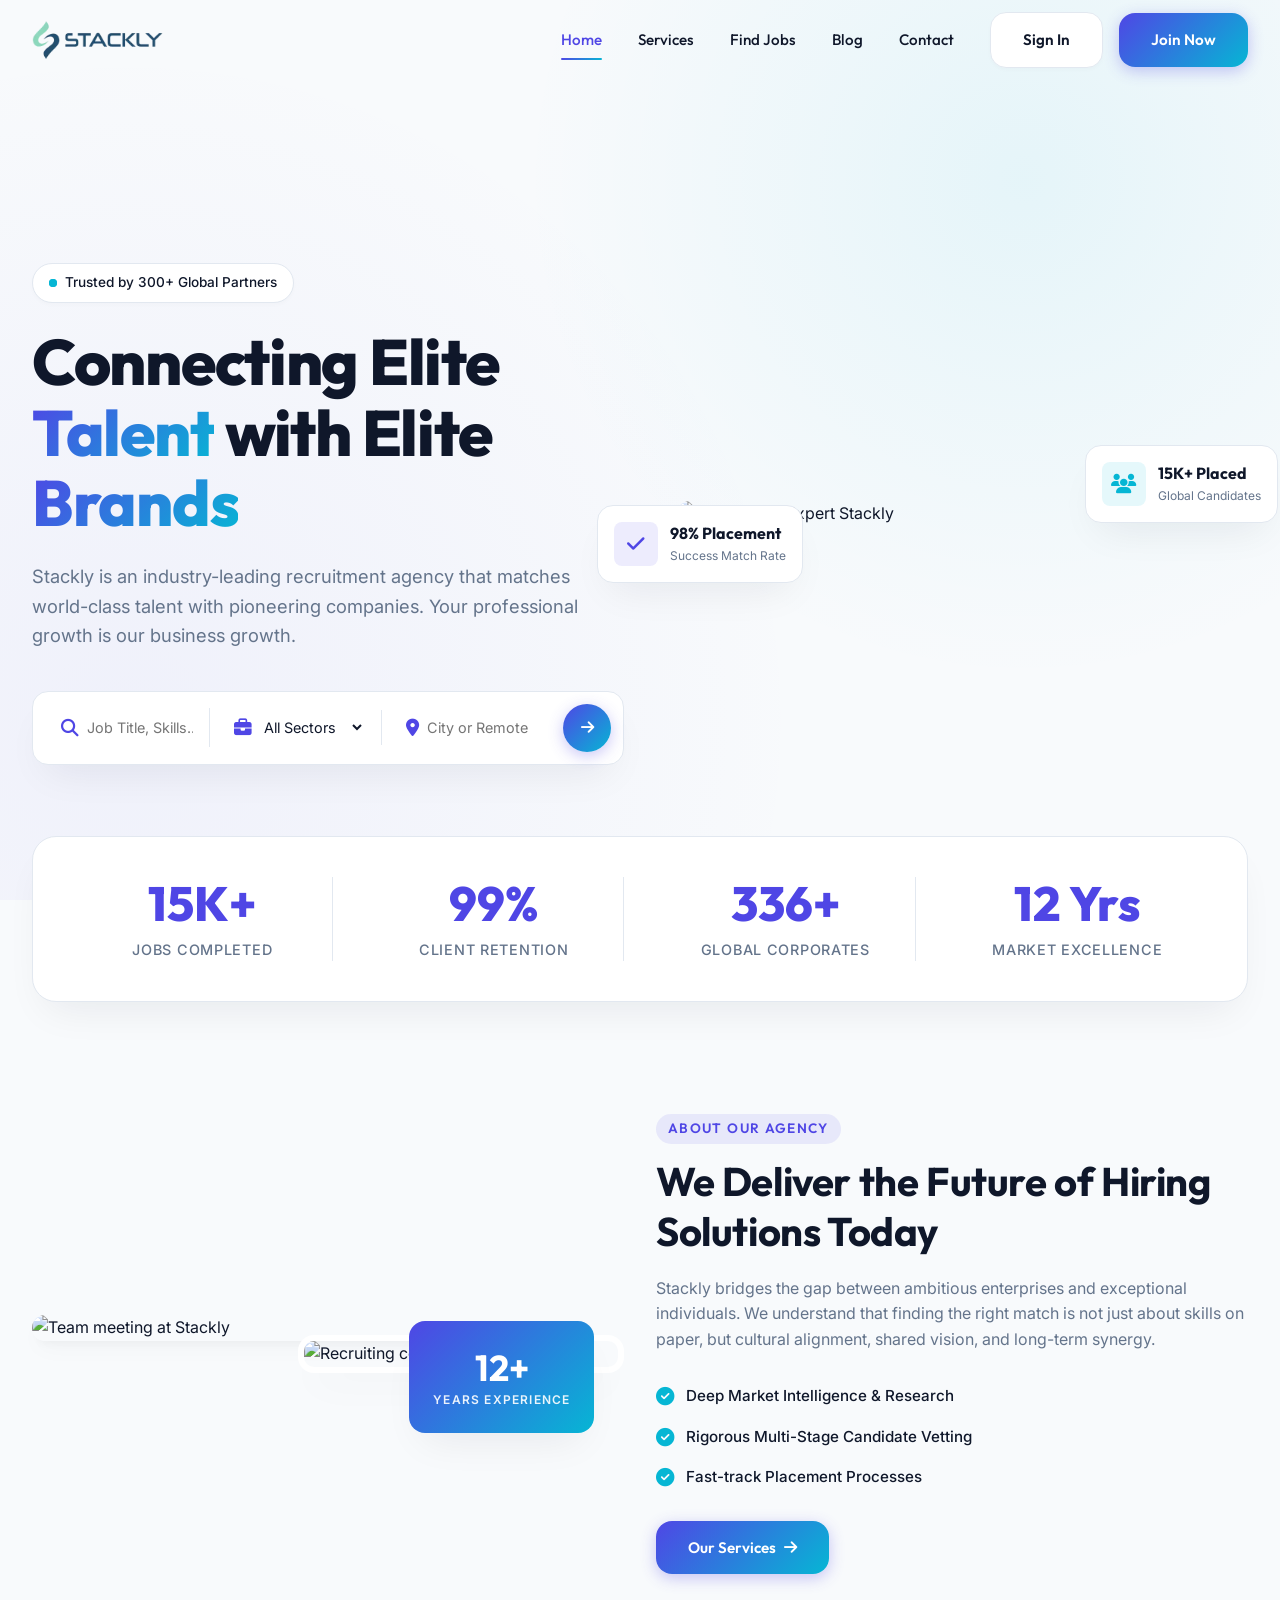
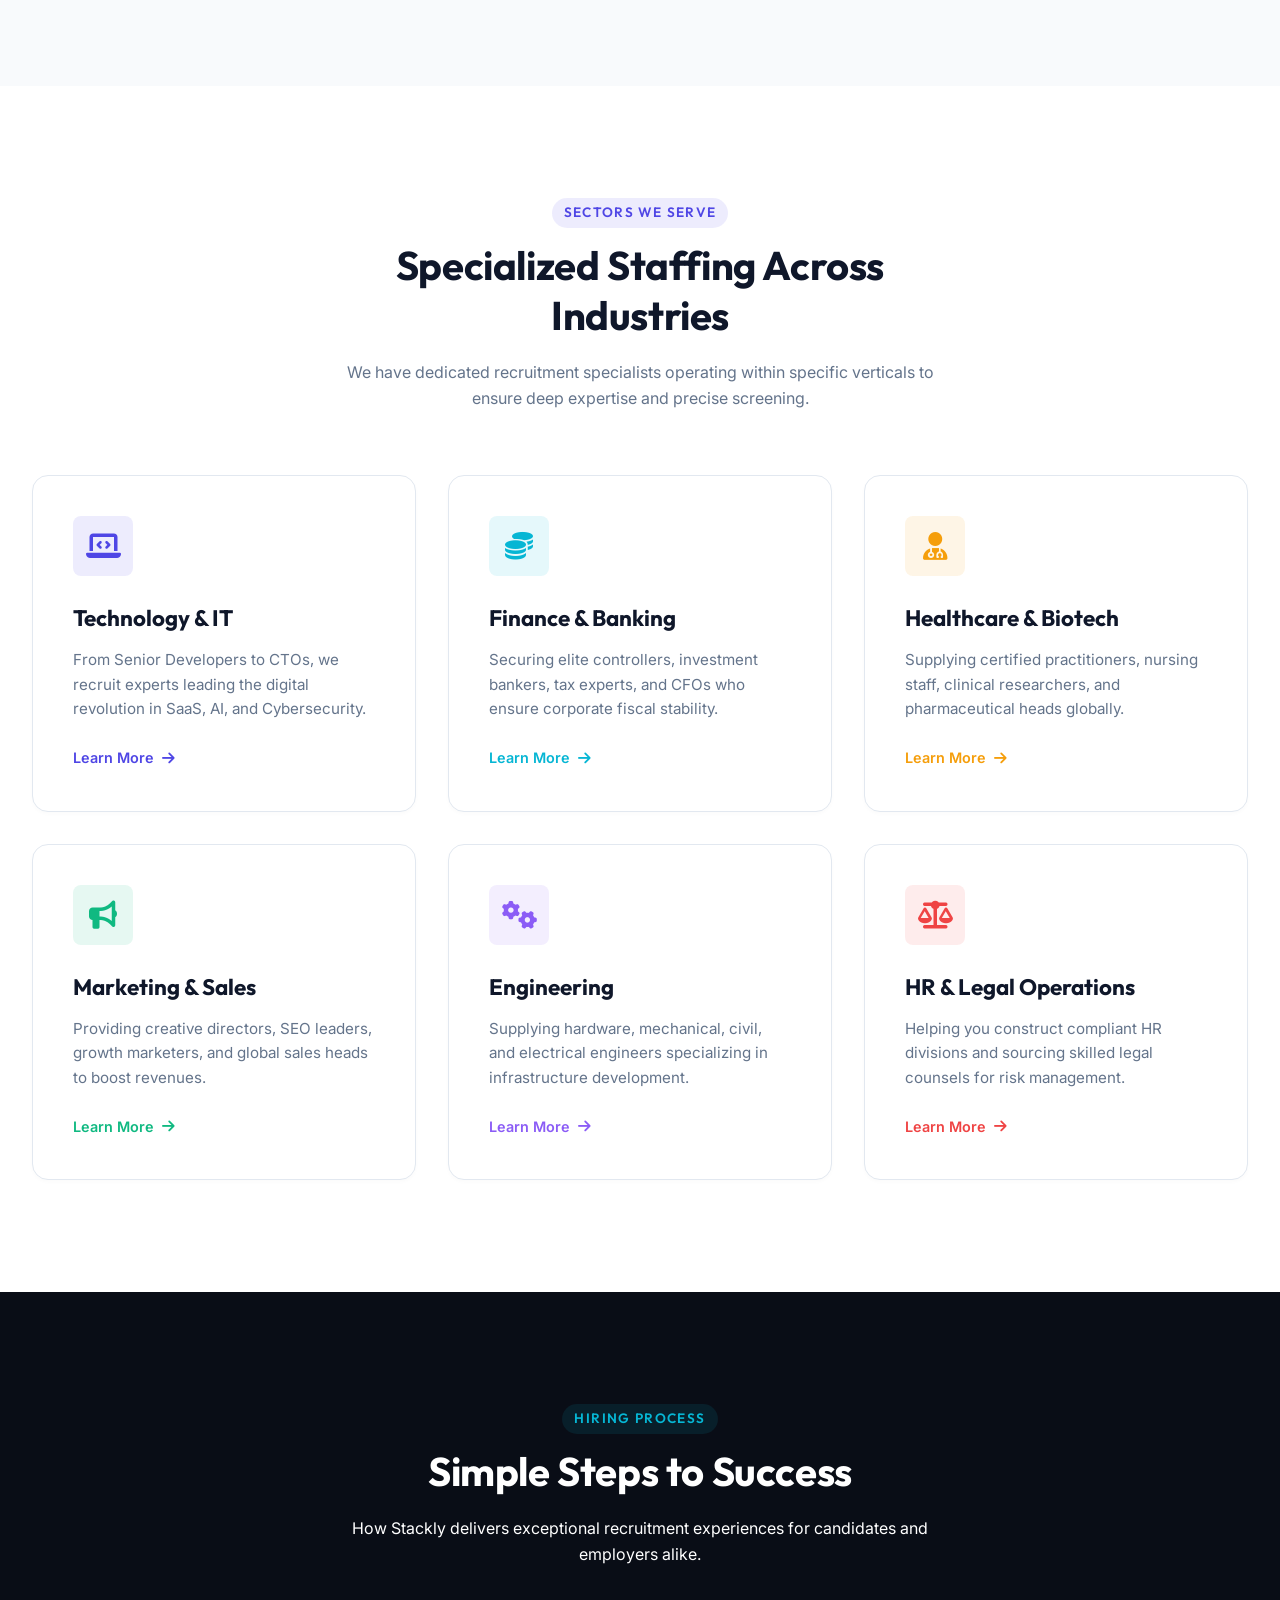
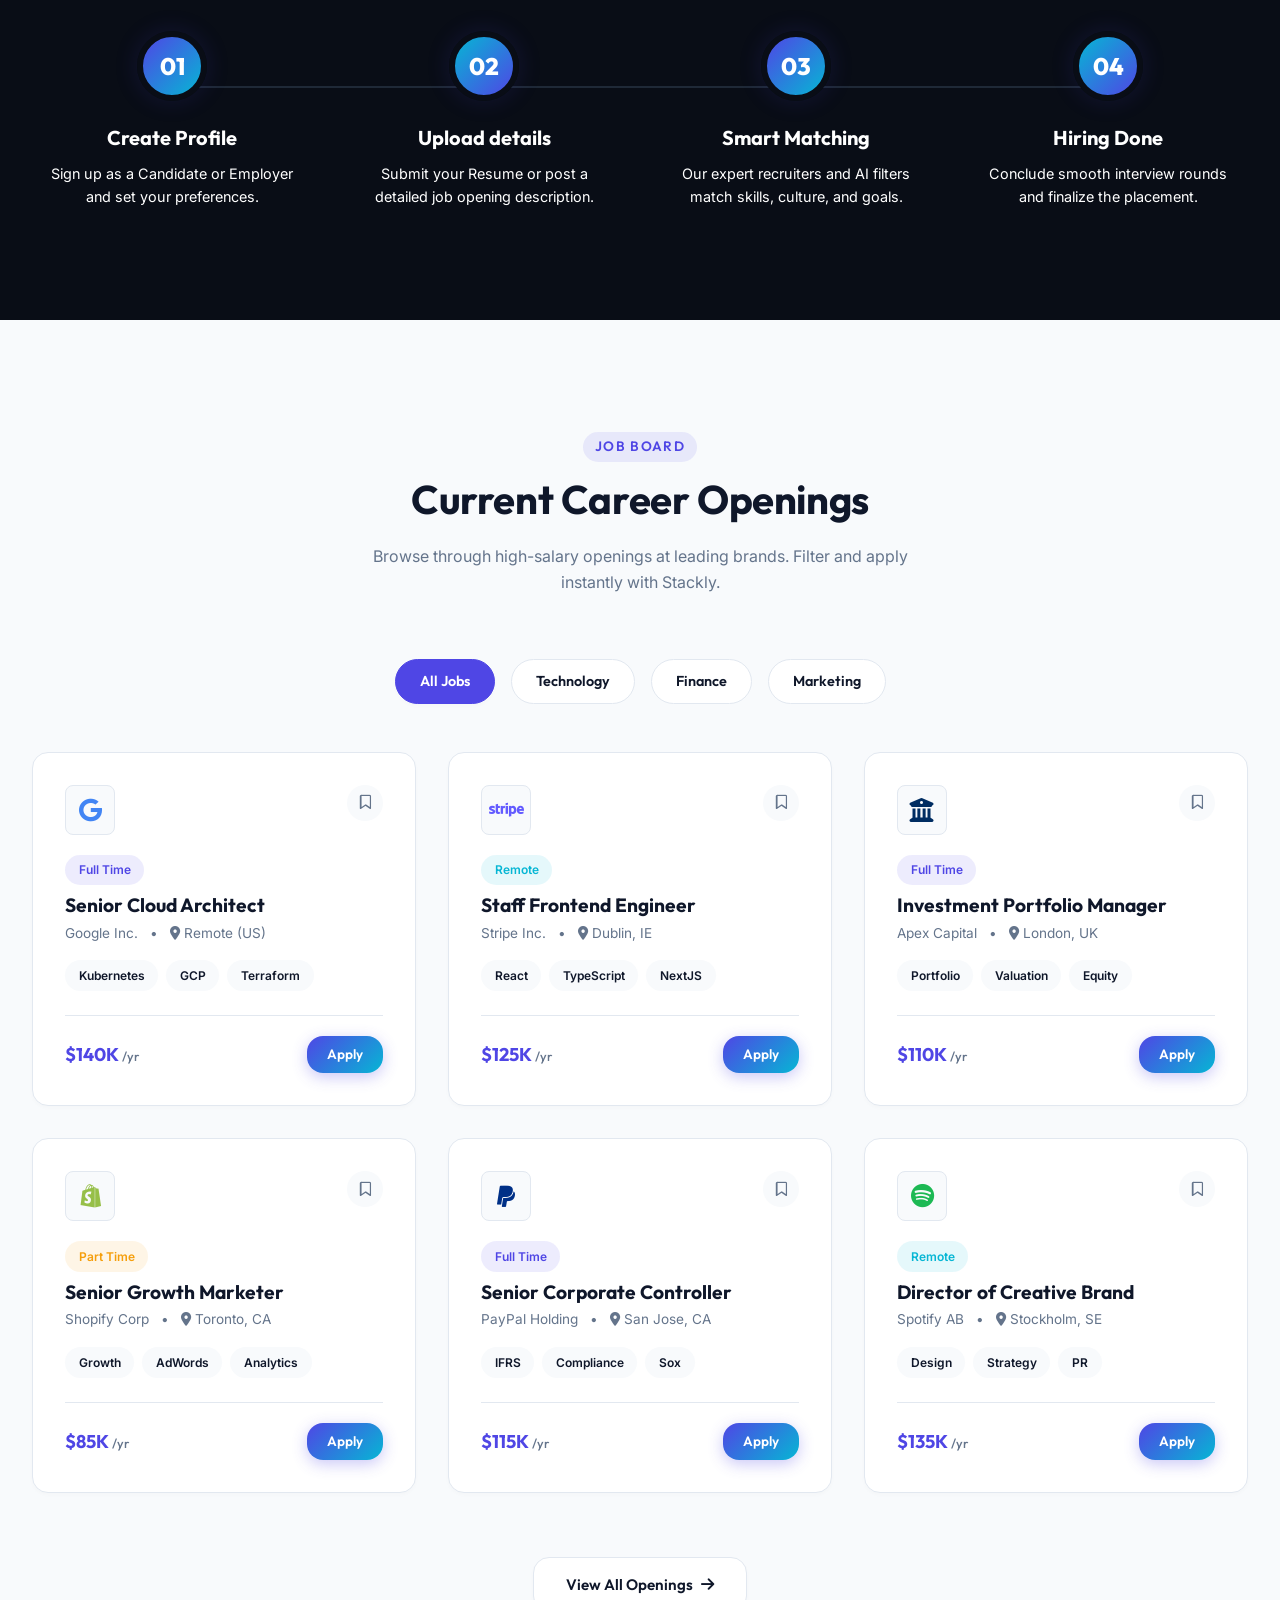
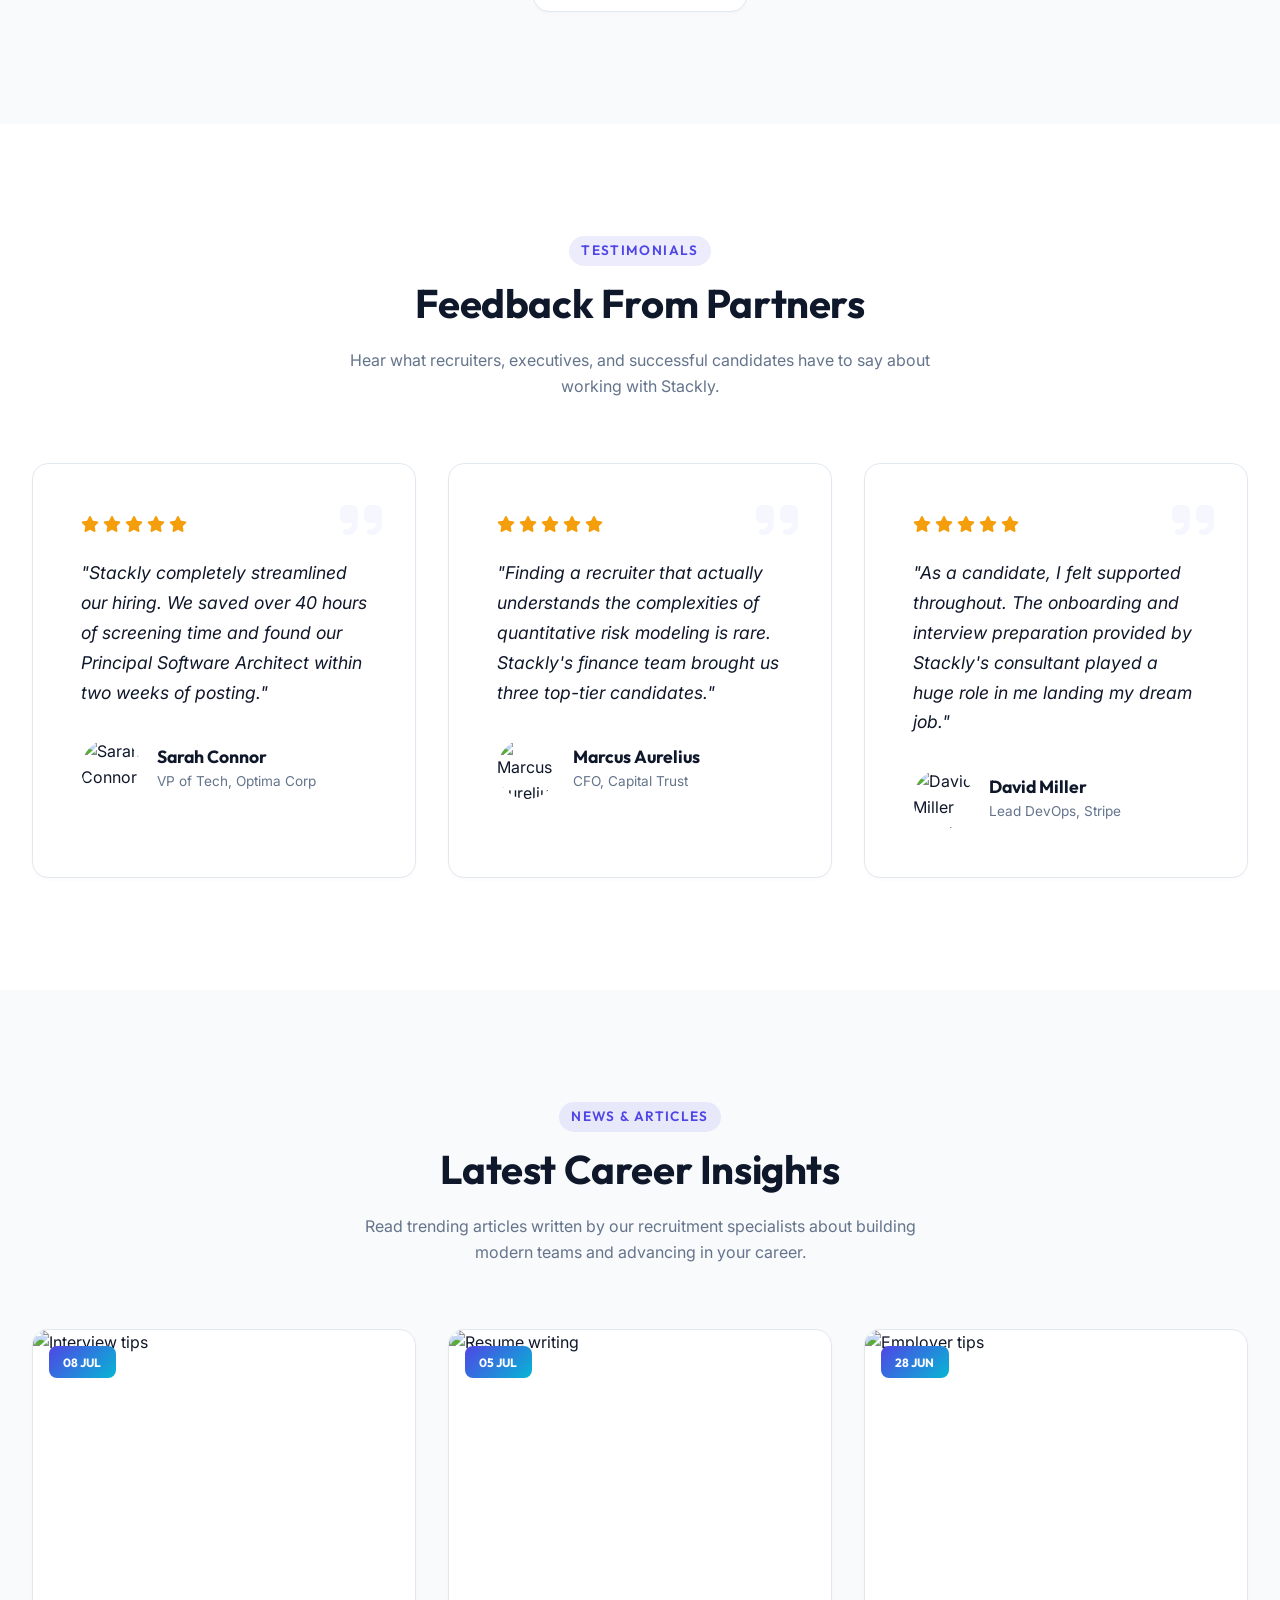
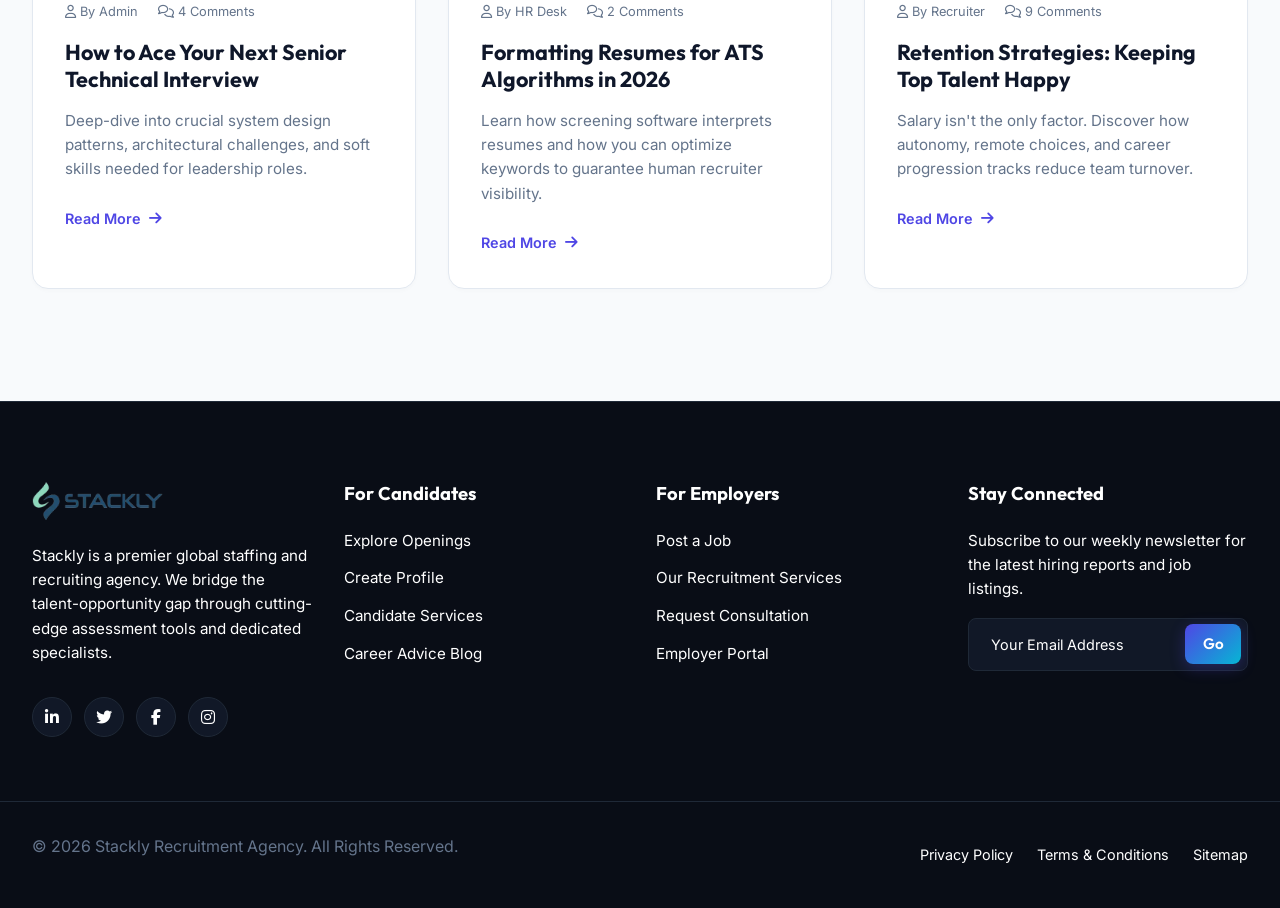
==== index.html @ 81d3db12 "Add files via upload" ====
<!DOCTYPE html>
<html lang="en">
<head>
    <meta charset="UTF-8">
    <meta name="viewport" content="width=device-width, initial-scale=1.0">
    <meta name="description" content="Stackly - Professional Staffing & Recruiting Agency. We connect top talent with industry-leading companies. Discover jobs or hire elite professionals.">
    <title>Stackly - Premium Staffing & Recruiting Agency</title>
    <!-- Stylesheet -->
    <link rel="stylesheet" href="css/style.css">
    <!-- FontAwesome for Icons -->
    <link rel="stylesheet" href="https://cdnjs.cloudflare.com/ajax/libs/font-awesome/6.4.0/css/all.min.css">
</head>
<body>

    <!-- ==========================================================================
       HEADER / NAVIGATION
       ========================================================================== -->
    <header class="header">
        <div class="container">
            <a href="index.html" class="logo">
                <img src="images/logo.webp" alt="Stackly Logo">
            </a>
            
            <nav class="nav-menu">
                <a href="index.html" class="nav-link active">Home</a>
                <a href="service.html" class="nav-link">Services</a>
                <a href="Project.html" class="nav-link">Find Jobs</a>
                <a href="Blog.html" class="nav-link">Blog</a>
                <a href="Contact.html" class="nav-link">Contact</a>
                <div class="nav-actions">
                    <a href="signin.html" class="btn btn-secondary">Sign In</a>
                    <a href="signup.html" class="btn btn-primary">Join Now</a>
                </div>
            </nav>
            
            <button class="mobile-nav-toggle" aria-label="Toggle Navigation">
                <i class="fas fa-bars"></i>
            </button>
        </div>
    </header>

    <!-- ==========================================================================
       HERO SECTION
       ========================================================================== -->
    <section class="hero">
        <div class="container">
            <div class="grid grid-2" style="align-items: center;">
                <div class="hero-content reveal reveal-left">
                    <div class="hero-badge">
                        <span></span> Trusted by 300+ Global Partners
                    </div>
                    <h1 class="hero-title">Connecting Elite <span class="gradient-text">Talent</span> with Elite <span class="gradient-text">Brands</span></h1>
                    <p class="hero-desc">Stackly is an industry-leading recruitment agency that matches world-class talent with pioneering companies. Your professional growth is our business growth.</p>
                    
                    <!-- Search Widget -->
                    <form action="Project.html" class="search-widget">
                        <div class="search-input-group">
                            <i class="fas fa-search"></i>
                            <input type="text" placeholder="Job Title, Skills..." name="search" required>
                        </div>
                        <div class="search-input-group">
                            <i class="fas fa-briefcase"></i>
                            <select name="category">
                                <option value="all">All Sectors</option>
                                <option value="tech">Technology</option>
                                <option value="finance">Finance</option>
                                <option value="creative">Creative</option>
                                <option value="healthcare">Healthcare</option>
                            </select>
                        </div>
                        <div class="search-input-group">
                            <i class="fas fa-map-marker-alt"></i>
                            <input type="text" placeholder="City or Remote" name="location">
                        </div>
                        <button type="submit" class="btn btn-primary btn-icon" aria-label="Search Jobs">
                            <i class="fas fa-arrow-right"></i>
                        </button>
                    </form>
                </div>
                
                <div class="hero-image-wrapper reveal reveal-right">
                    <img src="https://images.unsplash.com/photo-1573496359142-b8d87734a5a2?q=80&w=600&auto=format&fit=crop" alt="Recruitment Expert Stackly" class="hero-image">
                    
                    <!-- Floating Cards -->
                    <div class="floating-card floating-card-1">
                        <div class="floating-icon">
                            <i class="fas fa-check"></i>
                        </div>
                        <div class="floating-info">
                            <h5>98% Placement</h5>
                            <p>Success Match Rate</p>
                        </div>
                    </div>
                    
                    <div class="floating-card floating-card-2">
                        <div class="floating-icon" style="background-color: var(--secondary-light); color: var(--secondary);">
                            <i class="fas fa-users"></i>
                        </div>
                        <div class="floating-info">
                            <h5>15K+ Placed</h5>
                            <p>Global Candidates</p>
                        </div>
                    </div>
                </div>
            </div>
        </div>
    </section>

    <!-- ==========================================================================
       STATS SECTION
       ========================================================================== -->
    <section class="container" style="position: relative; z-index: 10;">
        <div class="stats-bar reveal reveal-up">
            <div class="grid grid-4">
                <div class="stat-item">
                    <div class="stat-num" data-target="15" data-suffix="K+">0</div>
                    <div class="stat-label">Jobs Completed</div>
                </div>
                <div class="stat-item">
                    <div class="stat-num" data-target="99" data-suffix="%">0</div>
                    <div class="stat-label">Client Retention</div>
                </div>
                <div class="stat-item">
                    <div class="stat-num" data-target="350" data-suffix="+">0</div>
                    <div class="stat-label">Global Corporates</div>
                </div>
                <div class="stat-item">
                    <div class="stat-num" data-target="12" data-suffix=" Yrs">0</div>
                    <div class="stat-label">Market Excellence</div>
                </div>
            </div>
        </div>
    </section>

    <!-- ==========================================================================
       ABOUT US SECTION
       ========================================================================== -->
    <section class="section-padding">
        <div class="container">
            <div class="grid grid-2" style="align-items: center;">
                <div class="about-image-grid reveal reveal-left">
                    <img src="https://images.unsplash.com/photo-1600880292203-757bb62b4baf?q=80&w=600&auto=format&fit=crop" alt="Team meeting at Stackly" class="about-img-1">
                    <img src="https://images.unsplash.com/photo-1573497019940-1c28c88b4f3e?q=80&w=350&auto=format&fit=crop" alt="Recruiting consultant" class="about-img-2">
                    <div class="about-badge">
                        <h4>12+</h4>
                        <p>Years Experience</p>
                    </div>
                </div>
                
                <div class="about-content reveal reveal-right">
                    <span class="section-subtitle">About Our Agency</span>
                    <h2 class="section-title">We Deliver the Future of Hiring Solutions Today</h2>
                    <p>Stackly bridges the gap between ambitious enterprises and exceptional individuals. We understand that finding the right match is not just about skills on paper, but cultural alignment, shared vision, and long-term synergy.</p>
                    
                    <div class="about-list">
                        <div class="about-list-item">
                            <i class="fas fa-check-circle"></i>
                            <div>
                                <p>Deep Market Intelligence & Research</p>
                            </div>
                        </div>
                        <div class="about-list-item">
                            <i class="fas fa-check-circle"></i>
                            <div>
                                <p>Rigorous Multi-Stage Candidate Vetting</p>
                            </div>
                        </div>
                        <div class="about-list-item">
                            <i class="fas fa-check-circle"></i>
                            <div>
                                <p>Fast-track Placement Processes</p>
                            </div>
                        </div>
                    </div>
                    
                    <a href="service.html" class="btn btn-primary">Our Services <i class="fas fa-arrow-right"></i></a>
                </div>
            </div>
        </div>
    </section>

    <!-- ==========================================================================
       SERVICE CATEGORIES (Sectors)
       ========================================================================== -->
    <section class="section-padding" style="background-color: var(--bg-card);">
        <div class="container">
            <div class="section-header text-center reveal reveal-up">
                <span class="section-subtitle">Sectors We Serve</span>
                <h2 class="section-title">Specialized Staffing Across Industries</h2>
                <p>We have dedicated recruitment specialists operating within specific verticals to ensure deep expertise and precise screening.</p>
            </div>
            
            <div class="grid grid-3">
                <!-- Card 1 -->
                <div class="service-card reveal reveal-up">
                    <div class="service-icon-box">
                        <i class="fas fa-laptop-code"></i>
                    </div>
                    <h3>Technology & IT</h3>
                    <p>From Senior Developers to CTOs, we recruit experts leading the digital revolution in SaaS, AI, and Cybersecurity.</p>
                    <a href="service.html" class="read-more-link">Learn More <i class="fas fa-arrow-right"></i></a>
                </div>
                <!-- Card 2 -->
                <div class="service-card reveal reveal-up" style="animation-delay: 0.1s;">
                    <div class="service-icon-box" style="background-color: var(--secondary-light); color: var(--secondary);">
                        <i class="fas fa-coins"></i>
                    </div>
                    <h3>Finance & Banking</h3>
                    <p>Securing elite controllers, investment bankers, tax experts, and CFOs who ensure corporate fiscal stability.</p>
                    <a href="service.html" class="read-more-link" style="color: var(--secondary);">Learn More <i class="fas fa-arrow-right"></i></a>
                </div>
                <!-- Card 3 -->
                <div class="service-card reveal reveal-up" style="animation-delay: 0.2s;">
                    <div class="service-icon-box" style="background-color: rgba(245, 158, 11, 0.1); color: var(--accent);">
                        <i class="fas fa-user-md"></i>
                    </div>
                    <h3>Healthcare & Biotech</h3>
                    <p>Supplying certified practitioners, nursing staff, clinical researchers, and pharmaceutical heads globally.</p>
                    <a href="service.html" class="read-more-link" style="color: var(--accent);">Learn More <i class="fas fa-arrow-right"></i></a>
                </div>
                <!-- Card 4 -->
                <div class="service-card reveal reveal-up">
                    <div class="service-icon-box" style="background-color: rgba(16, 185, 129, 0.1); color: #10b981;">
                        <i class="fas fa-bullhorn"></i>
                    </div>
                    <h3>Marketing & Sales</h3>
                    <p>Providing creative directors, SEO leaders, growth marketers, and global sales heads to boost revenues.</p>
                    <a href="service.html" class="read-more-link" style="color: #10b981;">Learn More <i class="fas fa-arrow-right"></i></a>
                </div>
                <!-- Card 5 -->
                <div class="service-card reveal reveal-up" style="animation-delay: 0.1s;">
                    <div class="service-icon-box" style="background-color: rgba(139, 92, 246, 0.1); color: #8b5cf6;">
                        <i class="fas fa-cogs"></i>
                    </div>
                    <h3>Engineering</h3>
                    <p>Supplying hardware, mechanical, civil, and electrical engineers specializing in infrastructure development.</p>
                    <a href="service.html" class="read-more-link" style="color: #8b5cf6;">Learn More <i class="fas fa-arrow-right"></i></a>
                </div>
                <!-- Card 6 -->
                <div class="service-card reveal reveal-up" style="animation-delay: 0.2s;">
                    <div class="service-icon-box" style="background-color: rgba(239, 68, 68, 0.1); color: #ef4444;">
                        <i class="fas fa-balance-scale"></i>
                    </div>
                    <h3>HR & Legal Operations</h3>
                    <p>Helping you construct compliant HR divisions and sourcing skilled legal counsels for risk management.</p>
                    <a href="service.html" class="read-more-link" style="color: #ef4444;">Learn More <i class="fas fa-arrow-right"></i></a>
                </div>
            </div>
        </div>
    </section>

    <!-- ==========================================================================
       HOW IT WORKS SECTION
       ========================================================================== -->
    <section class="section-padding process-section">
        <div class="container">
            <div class="section-header text-center reveal reveal-up">
                <span class="section-subtitle" style="color: var(--secondary); background-color: var(--secondary-light)">Hiring Process</span>
                <h2 class="section-title">Simple Steps to Success</h2>
                <p style="color: var(--text-muted-dark)">How Stackly delivers exceptional recruitment experiences for candidates and employers alike.</p>
            </div>
            
            <div class="process-step-container">
                <div class="process-step-line"></div>
                <div class="grid grid-4">
                    <!-- Step 1 -->
                    <div class="process-step reveal reveal-up">
                        <div class="process-step-num">01</div>
                        <h3>Create Profile</h3>
                        <p>Sign up as a Candidate or Employer and set your preferences.</p>
                    </div>
                    <!-- Step 2 -->
                    <div class="process-step reveal reveal-up" style="animation-delay: 0.15s;">
                        <div class="process-step-num" style="background: linear-gradient(135deg, #06b6d4 0%, #4f46e5 100%);">02</div>
                        <h3>Upload details</h3>
                        <p>Submit your Resume or post a detailed job opening description.</p>
                    </div>
                    <!-- Step 3 -->
                    <div class="process-step reveal reveal-up" style="animation-delay: 0.3s;">
                        <div class="process-step-num">03</div>
                        <h3>Smart Matching</h3>
                        <p>Our expert recruiters and AI filters match skills, culture, and goals.</p>
                    </div>
                    <!-- Step 4 -->
                    <div class="process-step reveal reveal-up" style="animation-delay: 0.45s;">
                        <div class="process-step-num" style="background: linear-gradient(135deg, #06b6d4 0%, #4f46e5 100%);">04</div>
                        <h3>Hiring Done</h3>
                        <p>Conclude smooth interview rounds and finalize the placement.</p>
                    </div>
                </div>
            </div>
        </div>
    </section>

    <!-- ==========================================================================
       FEATURED JOBS (PROJECTS) SECTION
       ========================================================================== -->
    <section class="section-padding">
        <div class="container">
            <div class="section-header text-center reveal reveal-up">
                <span class="section-subtitle">Job Board</span>
                <h2 class="section-title">Current Career Openings</h2>
                <p>Browse through high-salary openings at leading brands. Filter and apply instantly with Stackly.</p>
            </div>
            
            <!-- Filters -->
            <div class="filter-tabs reveal reveal-up">
                <button class="filter-btn active" data-filter="all">All Jobs</button>
                <button class="filter-btn" data-filter="tech">Technology</button>
                <button class="filter-btn" data-filter="finance">Finance</button>
                <button class="filter-btn" data-filter="marketing">Marketing</button>
            </div>
            
            <!-- Jobs Grid -->
            <div class="grid grid-3">
                <!-- Job Card 1 -->
                <div class="job-card reveal reveal-up" data-category="tech">
                    <div>
                        <div class="job-card-header">
                            <div class="company-logo-box">
                                <i class="fab fa-google" style="color: #4285F4; font-size: 1.5rem;"></i>
                            </div>
                            <button class="bookmark-btn" aria-label="Bookmark job">
                                <i class="far fa-bookmark"></i>
                            </button>
                        </div>
                        <div class="job-details">
                            <span class="badge badge-primary">Full Time</span>
                            <h4 style="margin-top: 0.5rem;"><a href="Project.html">Senior Cloud Architect</a></h4>
                            <div class="company-meta">
                                <span>Google Inc.</span>
                                <span>&bull;</span>
                                <span><i class="fas fa-map-marker-alt"></i> Remote (US)</span>
                            </div>
                        </div>
                        <div class="job-tags">
                            <span class="badge" style="background-color: var(--bg-main);">Kubernetes</span>
                            <span class="badge" style="background-color: var(--bg-main);">GCP</span>
                            <span class="badge" style="background-color: var(--bg-main);">Terraform</span>
                        </div>
                    </div>
                    <div class="job-card-footer">
                        <div class="job-salary">$140K <span>/yr</span></div>
                        <button class="btn btn-primary btn-apply" style="padding: 0.5rem 1.25rem; font-size: 0.85rem;">Apply</button>
                    </div>
                </div>

                <!-- Job Card 2 -->
                <div class="job-card reveal reveal-up" data-category="tech" style="animation-delay: 0.1s;">
                    <div>
                        <div class="job-card-header">
                            <div class="company-logo-box">
                                <i class="fab fa-stripe" style="color: #635BFF; font-size: 1.75rem;"></i>
                            </div>
                            <button class="bookmark-btn" aria-label="Bookmark job">
                                <i class="far fa-bookmark"></i>
                            </button>
                        </div>
                        <div class="job-details">
                            <span class="badge badge-secondary">Remote</span>
                            <h4 style="margin-top: 0.5rem;"><a href="Project.html">Staff Frontend Engineer</a></h4>
                            <div class="company-meta">
                                <span>Stripe Inc.</span>
                                <span>&bull;</span>
                                <span><i class="fas fa-map-marker-alt"></i> Dublin, IE</span>
                            </div>
                        </div>
                        <div class="job-tags">
                            <span class="badge" style="background-color: var(--bg-main);">React</span>
                            <span class="badge" style="background-color: var(--bg-main);">TypeScript</span>
                            <span class="badge" style="background-color: var(--bg-main);">NextJS</span>
                        </div>
                    </div>
                    <div class="job-card-footer">
                        <div class="job-salary">$125K <span>/yr</span></div>
                        <button class="btn btn-primary btn-apply" style="padding: 0.5rem 1.25rem; font-size: 0.85rem;">Apply</button>
                    </div>
                </div>

                <!-- Job Card 3 -->
                <div class="job-card reveal reveal-up" data-category="finance" style="animation-delay: 0.2s;">
                    <div>
                        <div class="job-card-header">
                            <div class="company-logo-box">
                                <i class="fas fa-building-columns" style="color: #002D62; font-size: 1.5rem;"></i>
                            </div>
                            <button class="bookmark-btn" aria-label="Bookmark job">
                                <i class="far fa-bookmark"></i>
                            </button>
                        </div>
                        <div class="job-details">
                            <span class="badge badge-primary">Full Time</span>
                            <h4 style="margin-top: 0.5rem;"><a href="Project.html">Investment Portfolio Manager</a></h4>
                            <div class="company-meta">
                                <span>Apex Capital</span>
                                <span>&bull;</span>
                                <span><i class="fas fa-map-marker-alt"></i> London, UK</span>
                            </div>
                        </div>
                        <div class="job-tags">
                            <span class="badge" style="background-color: var(--bg-main);">Portfolio</span>
                            <span class="badge" style="background-color: var(--bg-main);">Valuation</span>
                            <span class="badge" style="background-color: var(--bg-main);">Equity</span>
                        </div>
                    </div>
                    <div class="job-card-footer">
                        <div class="job-salary">$110K <span>/yr</span></div>
                        <button class="btn btn-primary btn-apply" style="padding: 0.5rem 1.25rem; font-size: 0.85rem;">Apply</button>
                    </div>
                </div>

                <!-- Job Card 4 -->
                <div class="job-card reveal reveal-up" data-category="marketing">
                    <div>
                        <div class="job-card-header">
                            <div class="company-logo-box">
                                <i class="fab fa-shopify" style="color: #96bf48; font-size: 1.5rem;"></i>
                            </div>
                            <button class="bookmark-btn" aria-label="Bookmark job">
                                <i class="far fa-bookmark"></i>
                            </button>
                        </div>
                        <div class="job-details">
                            <span class="badge badge-warning">Part Time</span>
                            <h4 style="margin-top: 0.5rem;"><a href="Project.html">Senior Growth Marketer</a></h4>
                            <div class="company-meta">
                                <span>Shopify Corp</span>
                                <span>&bull;</span>
                                <span><i class="fas fa-map-marker-alt"></i> Toronto, CA</span>
                            </div>
                        </div>
                        <div class="job-tags">
                            <span class="badge" style="background-color: var(--bg-main);">Growth</span>
                            <span class="badge" style="background-color: var(--bg-main);">AdWords</span>
                            <span class="badge" style="background-color: var(--bg-main);">Analytics</span>
                        </div>
                    </div>
                    <div class="job-card-footer">
                        <div class="job-salary">$85K <span>/yr</span></div>
                        <button class="btn btn-primary btn-apply" style="padding: 0.5rem 1.25rem; font-size: 0.85rem;">Apply</button>
                    </div>
                </div>

                <!-- Job Card 5 -->
                <div class="job-card reveal reveal-up" data-category="finance" style="animation-delay: 0.1s;">
                    <div>
                        <div class="job-card-header">
                            <div class="company-logo-box">
                                <i class="fab fa-paypal" style="color: #003087; font-size: 1.5rem;"></i>
                            </div>
                            <button class="bookmark-btn" aria-label="Bookmark job">
                                <i class="far fa-bookmark"></i>
                            </button>
                        </div>
                        <div class="job-details">
                            <span class="badge badge-primary">Full Time</span>
                            <h4 style="margin-top: 0.5rem;"><a href="Project.html">Senior Corporate Controller</a></h4>
                            <div class="company-meta">
                                <span>PayPal Holding</span>
                                <span>&bull;</span>
                                <span><i class="fas fa-map-marker-alt"></i> San Jose, CA</span>
                            </div>
                        </div>
                        <div class="job-tags">
                            <span class="badge" style="background-color: var(--bg-main);">IFRS</span>
                            <span class="badge" style="background-color: var(--bg-main);">Compliance</span>
                            <span class="badge" style="background-color: var(--bg-main);">Sox</span>
                        </div>
                    </div>
                    <div class="job-card-footer">
                        <div class="job-salary">$115K <span>/yr</span></div>
                        <button class="btn btn-primary btn-apply" style="padding: 0.5rem 1.25rem; font-size: 0.85rem;">Apply</button>
                    </div>
                </div>

                <!-- Job Card 6 -->
                <div class="job-card reveal reveal-up" data-category="marketing" style="animation-delay: 0.2s;">
                    <div>
                        <div class="job-card-header">
                            <div class="company-logo-box">
                                <i class="fab fa-spotify" style="color: #1DB954; font-size: 1.5rem;"></i>
                            </div>
                            <button class="bookmark-btn" aria-label="Bookmark job">
                                <i class="far fa-bookmark"></i>
                            </button>
                        </div>
                        <div class="job-details">
                            <span class="badge badge-secondary">Remote</span>
                            <h4 style="margin-top: 0.5rem;"><a href="Project.html">Director of Creative Brand</a></h4>
                            <div class="company-meta">
                                <span>Spotify AB</span>
                                <span>&bull;</span>
                                <span><i class="fas fa-map-marker-alt"></i> Stockholm, SE</span>
                            </div>
                        </div>
                        <div class="job-tags">
                            <span class="badge" style="background-color: var(--bg-main);">Design</span>
                            <span class="badge" style="background-color: var(--bg-main);">Strategy</span>
                            <span class="badge" style="background-color: var(--bg-main);">PR</span>
                        </div>
                    </div>
                    <div class="job-card-footer">
                        <div class="job-salary">$135K <span>/yr</span></div>
                        <button class="btn btn-primary btn-apply" style="padding: 0.5rem 1.25rem; font-size: 0.85rem;">Apply</button>
                    </div>
                </div>
            </div>
            
            <div class="text-center" style="margin-top: 4rem;">
                <a href="Project.html" class="btn btn-secondary">View All Openings <i class="fas fa-arrow-right"></i></a>
            </div>
        </div>
    </section>

    <!-- ==========================================================================
       TESTIMONIALS SECTION
       ========================================================================== -->
    <section class="section-padding" style="background-color: var(--bg-card);">
        <div class="container">
            <div class="section-header text-center reveal reveal-up">
                <span class="section-subtitle">Testimonials</span>
                <h2 class="section-title">Feedback From Partners</h2>
                <p>Hear what recruiters, executives, and successful candidates have to say about working with Stackly.</p>
            </div>
            
            <div class="grid grid-3">
                <!-- Testimonial 1 -->
                <div class="testimonial-card reveal reveal-up">
                    <i class="fas fa-quote-right testimonial-quote-icon"></i>
                    <div class="testimonial-stars">
                        <i class="fas fa-star"></i>
                        <i class="fas fa-star"></i>
                        <i class="fas fa-star"></i>
                        <i class="fas fa-star"></i>
                        <i class="fas fa-star"></i>
                    </div>
                    <p>"Stackly completely streamlined our hiring. We saved over 40 hours of screening time and found our Principal Software Architect within two weeks of posting."</p>
                    <div class="testimonial-author">
                        <img src="https://images.unsplash.com/photo-1534528741775-53994a69daeb?q=80&w=100&auto=format&fit=crop" alt="Sarah Connor VP Engineering">
                        <div class="testimonial-author-info">
                            <h4>Sarah Connor</h4>
                            <p>VP of Tech, Optima Corp</p>
                        </div>
                    </div>
                </div>
                <!-- Testimonial 2 -->
                <div class="testimonial-card reveal reveal-up" style="animation-delay: 0.1s;">
                    <i class="fas fa-quote-right testimonial-quote-icon"></i>
                    <div class="testimonial-stars">
                        <i class="fas fa-star"></i>
                        <i class="fas fa-star"></i>
                        <i class="fas fa-star"></i>
                        <i class="fas fa-star"></i>
                        <i class="fas fa-star"></i>
                    </div>
                    <p>"Finding a recruiter that actually understands the complexities of quantitative risk modeling is rare. Stackly's finance team brought us three top-tier candidates."</p>
                    <div class="testimonial-author">
                        <img src="https://images.unsplash.com/photo-1507003211169-0a1dd7228f2d?q=80&w=100&auto=format&fit=crop" alt="Marcus Aurelius CFO">
                        <div class="testimonial-author-info">
                            <h4>Marcus Aurelius</h4>
                            <p>CFO, Capital Trust</p>
                        </div>
                    </div>
                </div>
                <!-- Testimonial 3 -->
                <div class="testimonial-card reveal reveal-up" style="animation-delay: 0.2s;">
                    <i class="fas fa-quote-right testimonial-quote-icon"></i>
                    <div class="testimonial-stars">
                        <i class="fas fa-star"></i>
                        <i class="fas fa-star"></i>
                        <i class="fas fa-star"></i>
                        <i class="fas fa-star"></i>
                        <i class="fas fa-star"></i>
                    </div>
                    <p>"As a candidate, I felt supported throughout. The onboarding and interview preparation provided by Stackly's consultant played a huge role in me landing my dream job."</p>
                    <div class="testimonial-author">
                        <img src="https://images.unsplash.com/photo-1500648767791-00dcc994a43e?q=80&w=100&auto=format&fit=crop" alt="David Miller Candidate">
                        <div class="testimonial-author-info">
                            <h4>David Miller</h4>
                            <p>Lead DevOps, Stripe</p>
                        </div>
                    </div>
                </div>
            </div>
        </div>
    </section>

    <!-- ==========================================================================
       LATEST BLOGS / NEWS
       ========================================================================== -->
    <section class="section-padding">
        <div class="container">
            <div class="section-header text-center reveal reveal-up">
                <span class="section-subtitle">News & Articles</span>
                <h2 class="section-title">Latest Career Insights</h2>
                <p>Read trending articles written by our recruitment specialists about building modern teams and advancing in your career.</p>
            </div>
            
            <div class="grid grid-3">
                <!-- Blog 1 -->
                <div class="blog-card reveal reveal-up">
                    <div class="blog-img-box">
                        <img src="https://images.unsplash.com/photo-1454165804606-c3d57bc86b40?q=80&w=400&auto=format&fit=crop" alt="Interview tips">
                        <span class="blog-date-badge">08 JUL</span>
                    </div>
                    <div class="blog-content">
                        <div class="blog-meta">
                            <span><i class="far fa-user"></i> By Admin</span>
                            <span><i class="far fa-comments"></i> 4 Comments</span>
                        </div>
                        <h3><a href="Blog.html">How to Ace Your Next Senior Technical Interview</a></h3>
                        <p>Deep-dive into crucial system design patterns, architectural challenges, and soft skills needed for leadership roles.</p>
                        <a href="Blog.html" class="read-more-link">Read More <i class="fas fa-arrow-right"></i></a>
                    </div>
                </div>
                <!-- Blog 2 -->
                <div class="blog-card reveal reveal-up" style="animation-delay: 0.1s;">
                    <div class="blog-img-box">
                        <img src="https://images.unsplash.com/photo-1507679799987-c73779587ccf?q=80&w=400&auto=format&fit=crop" alt="Resume writing">
                        <span class="blog-date-badge">05 JUL</span>
                    </div>
                    <div class="blog-content">
                        <div class="blog-meta">
                            <span><i class="far fa-user"></i> By HR Desk</span>
                            <span><i class="far fa-comments"></i> 2 Comments</span>
                        </div>
                        <h3><a href="Blog.html">Formatting Resumes for ATS Algorithms in 2026</a></h3>
                        <p>Learn how screening software interprets resumes and how you can optimize keywords to guarantee human recruiter visibility.</p>
                        <a href="Blog.html" class="read-more-link">Read More <i class="fas fa-arrow-right"></i></a>
                    </div>
                </div>
                <!-- Blog 3 -->
                <div class="blog-card reveal reveal-up" style="animation-delay: 0.2s;">
                    <div class="blog-img-box">
                        <img src="https://images.unsplash.com/photo-1517245386807-bb43f82c33c4?q=80&w=400&auto=format&fit=crop" alt="Employer tips">
                        <span class="blog-date-badge">28 JUN</span>
                    </div>
                    <div class="blog-content">
                        <div class="blog-meta">
                            <span><i class="far fa-user"></i> By Recruiter</span>
                            <span><i class="far fa-comments"></i> 9 Comments</span>
                        </div>
                        <h3><a href="Blog.html">Retention Strategies: Keeping Top Talent Happy</a></h3>
                        <p>Salary isn't the only factor. Discover how autonomy, remote choices, and career progression tracks reduce team turnover.</p>
                        <a href="Blog.html" class="read-more-link">Read More <i class="fas fa-arrow-right"></i></a>
                    </div>
                </div>
            </div>
        </div>
    </section>

    <!-- ==========================================================================
       FOOTER
       ========================================================================== -->
    <footer class="footer">
        <div class="footer-top">
            <div class="container">
                <div class="grid grid-4">
                    <!-- Column 1: Info -->
                    <div>
                        <a href="index.html" class="footer-logo">
                            <img src="images/logo.webp" alt="Stackly Logo">
                        </a>
                        <p class="footer-desc">Stackly is a premier global staffing and recruiting agency. We bridge the talent-opportunity gap through cutting-edge assessment tools and dedicated specialists.</p>
                        <div class="footer-socials">
                            <a href="#" aria-label="Follow us on LinkedIn"><i class="fab fa-linkedin-in"></i></a>
                            <a href="#" aria-label="Follow us on Twitter"><i class="fab fa-twitter"></i></a>
                            <a href="#" aria-label="Follow us on Facebook"><i class="fab fa-facebook-f"></i></a>
                            <a href="#" aria-label="Follow us on Instagram"><i class="fab fa-instagram"></i></a>
                        </div>
                    </div>
                    <!-- Column 2: Quick Links -->
                    <div>
                        <h4 class="footer-title">For Candidates</h4>
                        <div class="footer-links">
                            <a href="Project.html">Explore Openings</a>
                            <a href="signup.html">Create Profile</a>
                            <a href="service.html">Candidate Services</a>
                            <a href="Blog.html">Career Advice Blog</a>
                        </div>
                    </div>
                    <!-- Column 3: Quick Links -->
                    <div>
                        <h4 class="footer-title">For Employers</h4>
                        <div class="footer-links">
                            <a href="signup.html">Post a Job</a>
                            <a href="service.html">Our Recruitment Services</a>
                            <a href="Contact.html">Request Consultation</a>
                            <a href="signin.html">Employer Portal</a>
                        </div>
                    </div>
                    <!-- Column 4: Newsletter -->
                    <div>
                        <h4 class="footer-title">Stay Connected</h4>
                        <p class="footer-desc" style="margin-bottom: 1rem;">Subscribe to our weekly newsletter for the latest hiring reports and job listings.</p>
                        <form id="newsletter-form" class="newsletter-form">
                            <div class="newsletter-input-group">
                                <input type="email" placeholder="Your Email Address" required>
                                <button type="submit" class="btn btn-primary" style="border-radius: var(--radius-sm);">Go</button>
                            </div>
                        </form>
                    </div>
                </div>
            </div>
        </div>
        
        <div class="footer-bottom">
            <div class="container flex-between">
                <p>&copy; 2026 Stackly Recruitment Agency. All Rights Reserved.</p>
                <div class="footer-bottom-links">
                    <a href="#">Privacy Policy</a>
                    <a href="#">Terms & Conditions</a>
                    <a href="404.html">Sitemap</a>
                </div>
            </div>
        </div>
    </footer>

    <!-- Script file -->
    <script src="js/script.js"></script>
</body>
</html>
---- css/style.css ----
@import url('https://fonts.googleapis.com/css2?family=Inter:wght@300;400;500;600;700&family=Outfit:wght@400;500;600;700;800&display=swap');

/* ==========================================================================
   DESIGN SYSTEM & VARIABLES
   ========================================================================== */
:root {
    /* Color Palette */
    --primary: #4f46e5;
    --primary-hover: #4338ca;
    --primary-light: rgba(79, 70, 229, 0.1);
    --secondary: #06b6d4;
    --secondary-hover: #0891b2;
    --secondary-light: rgba(6, 182, 212, 0.1);
    --accent: #f59e0b;
    
    /* Light Mode Colors */
    --bg-main: #f8fafc;
    --bg-card: #ffffff;
    --bg-header: rgba(255, 255, 255, 0.8);
    --text-main: #0f172a;
    --text-muted: #64748b;
    --border-color: #e2e8f0;
    
    /* Dark Mode Colors (For specific sections/cards or future toggle) */
    --dark-bg: #090d16;
    --dark-card: #111827;
    --dark-border: #1f2937;
    
    /* Gradients */
    --gradient-primary: linear-gradient(135deg, #4f46e5 0%, #06b6d4 100%);
    --gradient-hover: linear-gradient(135deg, #06b6d4 0%, #4f46e5 100%);
    --gradient-dark: linear-gradient(180deg, #090d16 0%, #111827 100%);
    --gradient-soft: linear-gradient(135deg, rgba(79, 70, 229, 0.05) 0%, rgba(6, 182, 212, 0.05) 100%);
    
    /* Shadows */
    --shadow-sm: 0 2px 4px rgba(0, 0, 0, 0.02);
    --shadow-md: 0 10px 25px -5px rgba(0, 0, 0, 0.04), 0 8px 10px -6px rgba(0, 0, 0, 0.04);
    --shadow-lg: 0 20px 40px -15px rgba(15, 23, 42, 0.08);
    --shadow-glow: 0 0 25px rgba(79, 70, 229, 0.15);
    
    /* Typography */
    --font-heading: 'Outfit', sans-serif;
    --font-body: 'Inter', sans-serif;
    
    /* Transitions */
    --transition-fast: 0.2s cubic-bezier(0.4, 0, 0.2, 1);
    --transition-normal: 0.4s cubic-bezier(0.4, 0, 0.2, 1);
    --transition-slow: 0.6s cubic-bezier(0.4, 0, 0.2, 1);
    
    /* Radius */
    --radius-sm: 8px;
    --radius-md: 16px;
    --radius-lg: 24px;
    --radius-full: 9999px;
    
    /* Layout */
    --header-height: 80px;
    --container-width: 1280px;
}

/* Dark theme elements selector override */
.dark-theme-section {
    --bg-main: var(--dark-bg);
    --bg-card: var(--dark-card);
    --text-main: #f8fafc;
    --text-muted: #94a3b8;
    --border-color: var(--dark-border);
}

/* ==========================================================================
   RESET & BASE STYLES
   ========================================================================== */
*, *::before, *::after {
    box-sizing: border-box;
    margin: 0;
    padding: 0;
}

html {
    scroll-behavior: smooth;
    font-size: 16px;
    -webkit-text-size-adjust: 100%;
}

body {
    background-color: var(--bg-main);
    color: var(--text-main);
    font-family: var(--font-body);
    line-height: 1.6;
    overflow-x: hidden;
    transition: background-color var(--transition-normal), color var(--transition-normal);
}

a {
    color: inherit;
    text-decoration: none;
    transition: color var(--transition-fast);
}

img {
    max-width: 100%;
    height: auto;
    display: block;
}

ul, ol {
    list-style: none;
}

button, input, textarea, select {
    font: inherit;
    color: inherit;
    background: none;
    border: none;
    outline: none;
}

button {
    cursor: pointer;
}

/* Custom Scrollbar */
::-webkit-scrollbar {
    width: 10px;
}
::-webkit-scrollbar-track {
    background: var(--bg-main);
}
::-webkit-scrollbar-thumb {
    background: var(--border-color);
    border-radius: var(--radius-full);
    border: 3px solid var(--bg-main);
}
::-webkit-scrollbar-thumb:hover {
    background: var(--text-muted);
}

/* ==========================================================================
   TYPOGRAPHY
   ========================================================================== */
h1, h2, h3, h4, h5, h6 {
    font-family: var(--font-heading);
    font-weight: 700;
    line-height: 1.25;
    color: var(--text-main);
}

h1 { font-size: 3.5rem; letter-spacing: -0.02em; }
h2 { font-size: 2.5rem; letter-spacing: -0.01em; }
h3 { font-size: 1.8rem; }
h4 { font-size: 1.4rem; }
h5 { font-size: 1.15rem; }
h6 { font-size: 1rem; }

p {
    color: var(--text-muted);
    font-size: 1rem;
    margin-bottom: 1rem;
}

.gradient-text {
    background: var(--gradient-primary);
    -webkit-background-clip: text;
    -webkit-text-fill-color: transparent;
    display: inline-block;
}

/* ==========================================================================
   UTILITY & LAYOUT CLASSES
   ========================================================================== */
.container {
    width: 100%;
    max-width: var(--container-width);
    margin: 0 auto;
    padding: 0 2rem;
}

.grid {
    display: grid;
    gap: 2rem;
}

.grid-2 { grid-template-columns: repeat(2, 1fr); }
.grid-3 { grid-template-columns: repeat(3, 1fr); }
.grid-4 { grid-template-columns: repeat(4, 1fr); }

.flex {
    display: flex;
    align-items: center;
    gap: 1rem;
}

.flex-between {
    display: flex;
    align-items: center;
    justify-content: space-between;
}

.section-padding {
    padding: 7rem 0;
}

.text-center { text-align: center; }

.section-header {
    max-width: 600px;
    margin: 0 auto 4rem auto;
}

.section-subtitle {
    font-family: var(--font-heading);
    font-weight: 600;
    text-transform: uppercase;
    letter-spacing: 0.1em;
    font-size: 0.85rem;
    color: var(--primary);
    margin-bottom: 0.75rem;
    display: inline-block;
    padding: 0.25rem 0.75rem;
    background-color: var(--primary-light);
    border-radius: var(--radius-full);
}

.section-title {
    margin-bottom: 1.25rem;
}

/* ==========================================================================
   BUTTONS & BADGES
   ========================================================================== */
.btn {
    display: inline-flex;
    align-items: center;
    justify-content: center;
    gap: 0.5rem;
    padding: 0.9rem 2rem;
    font-family: var(--font-heading);
    font-weight: 600;
    font-size: 0.95rem;
    border-radius: var(--radius-md);
    transition: all var(--transition-fast);
    position: relative;
    overflow: hidden;
    z-index: 1;
}

.btn::before {
    content: '';
    position: absolute;
    top: 0;
    left: 0;
    width: 100%;
    height: 100%;
    background: var(--gradient-hover);
    z-index: -1;
    opacity: 0;
    transition: opacity var(--transition-fast);
}

.btn-primary {
    background: var(--gradient-primary);
    color: #ffffff;
    box-shadow: 0 4px 15px rgba(79, 70, 229, 0.3);
}

.btn-primary:hover {
    box-shadow: 0 6px 20px rgba(79, 70, 229, 0.4);
    transform: translateY(-2px);
}

.btn-primary:hover::before {
    opacity: 1;
}

.btn-secondary {
    background-color: var(--bg-card);
    color: var(--text-main);
    border: 1px solid var(--border-color);
    box-shadow: var(--shadow-sm);
}

.btn-secondary:hover {
    background-color: var(--primary);
    color: #ffffff;
    border-color: var(--primary);
    transform: translateY(-2px);
    box-shadow: var(--shadow-md);
}

.btn-icon {
    width: 48px;
    height: 48px;
    padding: 0;
    border-radius: var(--radius-full);
}

.badge {
    display: inline-flex;
    align-items: center;
    padding: 0.35rem 0.85rem;
    font-size: 0.75rem;
    font-weight: 600;
    border-radius: var(--radius-full);
    gap: 0.35rem;
}

.badge-primary { background-color: var(--primary-light); color: var(--primary); }
.badge-secondary { background-color: var(--secondary-light); color: var(--secondary); }
.badge-success { background-color: rgba(16, 185, 129, 0.1); color: #10b981; }
.badge-warning { background-color: rgba(245, 158, 11, 0.1); color: #f59e0b; }

/* ==========================================================================
   HEADER & NAVIGATION
   ========================================================================== */
.header {
    position: fixed;
    top: 0;
    left: 0;
    width: 100%;
    height: var(--header-height);
    background-color: transparent;
    z-index: 1000;
    transition: all var(--transition-normal);
}

.header.scrolled {
    background-color: var(--bg-header);
    backdrop-filter: blur(12px);
    box-shadow: var(--shadow-sm);
    border-bottom: 1px solid var(--border-color);
    height: 70px;
}

.header .container {
    height: 100%;
    display: flex;
    align-items: center;
    justify-content: space-between;
}

.logo img {
    height: 38px;
    width: auto;
}

.nav-menu {
    display: flex;
    align-items: center;
    gap: 2.25rem;
}

.nav-link {
    font-family: var(--font-heading);
    font-weight: 500;
    font-size: 0.95rem;
    color: var(--text-main);
    position: relative;
    padding: 0.5rem 0;
}

.nav-link::after {
    content: '';
    position: absolute;
    bottom: 0;
    left: 0;
    width: 0;
    height: 2px;
    background: var(--gradient-primary);
    transition: width var(--transition-fast);
    border-radius: var(--radius-full);
}

.nav-link:hover, .nav-link.active {
    color: var(--primary);
}

.nav-link:hover::after, .nav-link.active::after {
    width: 100%;
}

.nav-actions {
    display: flex;
    align-items: center;
    gap: 1rem;
}

.mobile-nav-toggle {
    display: none;
    font-size: 1.5rem;
    color: var(--text-main);
}

/* Mobile Dropdown Styling */
@media (max-width: 991px) {
    .mobile-nav-toggle {
        display: block;
    }
    
    .nav-menu {
        position: fixed;
        top: var(--header-height);
        left: -100%;
        width: 100%;
        height: calc(100vh - var(--header-height));
        background-color: var(--bg-card);
        flex-direction: column;
        align-items: stretch;
        padding: 2rem;
        gap: 1.5rem;
        box-shadow: var(--shadow-lg);
        transition: left var(--transition-normal);
        overflow-y: auto;
    }
    
    .nav-menu.active {
        left: 0;
    }
    
    .nav-menu .nav-link {
        font-size: 1.15rem;
        border-bottom: 1px solid var(--border-color);
        padding-bottom: 0.75rem;
    }
    
    .nav-actions {
        width: 100%;
        flex-direction: column;
        margin-top: 1rem;
    }
    
    .nav-actions .btn {
        width: 100%;
    }
}

/* ==========================================================================
   HERO SECTIONS
   ========================================================================== */
.hero {
    min-height: 100vh;
    padding-top: calc(var(--header-height) + 3rem);
    display: flex;
    align-items: center;
    background-image: radial-gradient(circle at 80% 20%, rgba(6, 182, 212, 0.08) 0%, transparent 40%),
                      radial-gradient(circle at 10% 80%, rgba(79, 70, 229, 0.05) 0%, transparent 50%);
    position: relative;
    overflow: hidden;
}

.hero-content {
    max-width: 650px;
}

.hero-badge {
    display: inline-flex;
    align-items: center;
    gap: 0.5rem;
    padding: 0.5rem 1rem;
    background-color: var(--bg-card);
    border: 1px solid var(--border-color);
    box-shadow: var(--shadow-sm);
    border-radius: var(--radius-full);
    margin-bottom: 1.5rem;
    font-size: 0.85rem;
    font-weight: 500;
}

.hero-badge span {
    width: 8px;
    height: 8px;
    background-color: var(--secondary);
    border-radius: var(--radius-full);
    display: inline-block;
    position: relative;
}

.hero-badge span::after {
    content: '';
    position: absolute;
    top: 0;
    left: 0;
    width: 100%;
    height: 100%;
    background-color: var(--secondary);
    border-radius: var(--radius-full);
    animation: pulse 1.5s infinite;
}

.hero-title {
    font-size: 4rem;
    font-weight: 800;
    line-height: 1.1;
    margin-bottom: 1.5rem;
}

.hero-desc {
    font-size: 1.15rem;
    margin-bottom: 2.5rem;
}

/* Job Search Widget in Hero */
.search-widget {
    background-color: var(--bg-card);
    padding: 0.75rem;
    border-radius: var(--radius-md);
    box-shadow: var(--shadow-lg);
    border: 1px solid var(--border-color);
    display: grid;
    grid-template-columns: 1fr 1fr 1fr auto;
    gap: 0.5rem;
    align-items: center;
}

.search-input-group {
    position: relative;
    border-right: 1px solid var(--border-color);
    padding: 0.5rem 1rem;
    display: flex;
    align-items: center;
    gap: 0.5rem;
}

.search-input-group:nth-child(3) {
    border-right: none;
}

.search-input-group i {
    color: var(--primary);
    font-size: 1.1rem;
}

.search-input-group input, .search-input-group select {
    width: 100%;
    color: var(--text-main);
    font-size: 0.9rem;
}

.search-input-group select {
    cursor: pointer;
}

@media (max-width: 768px) {
    .search-widget {
        grid-template-columns: 1fr;
        padding: 1.5rem;
        gap: 1rem;
    }
    
    .search-input-group {
        border-right: none;
        border-bottom: 1px solid var(--border-color);
        padding: 0.75rem 0;
    }
}

/* Floating Elements in Hero */
.hero-image-wrapper {
    position: relative;
}

.hero-image {
    width: 100%;
    max-width: 550px;
    margin: 0 auto;
    border-radius: var(--radius-lg);
    box-shadow: var(--shadow-lg);
    animation: float 6s ease-in-out infinite;
}

.floating-card {
    position: absolute;
    background-color: var(--bg-card);
    border-radius: var(--radius-md);
    box-shadow: var(--shadow-lg);
    border: 1px solid var(--border-color);
    padding: 1rem;
    display: flex;
    align-items: center;
    gap: 0.75rem;
    z-index: 2;
    animation: float-opposite 7s ease-in-out infinite;
}

.floating-card-1 {
    top: 15%;
    left: -10%;
}

.floating-card-2 {
    bottom: 15%;
    right: -5%;
    animation-delay: 1.5s;
}

.floating-icon {
    width: 44px;
    height: 44px;
    border-radius: var(--radius-sm);
    display: flex;
    align-items: center;
    justify-content: center;
    background-color: var(--primary-light);
    color: var(--primary);
    font-size: 1.25rem;
}

.floating-info h5 {
    font-size: 1rem;
    margin-bottom: 0.15rem;
}

.floating-info p {
    font-size: 0.75rem;
    margin-bottom: 0;
}

/* Inner Page Banner Hero */
.inner-hero {
    padding: 10rem 0 6rem 0;
    background-color: var(--dark-bg);
    background-image: radial-gradient(circle at 90% 10%, rgba(79, 70, 229, 0.15) 0%, transparent 40%),
                      radial-gradient(circle at 10% 90%, rgba(6, 182, 212, 0.1) 0%, transparent 45%);
    color: #ffffff;
    text-align: center;
}

.inner-hero h1 {
    color: #ffffff;
    font-size: 3rem;
    margin-bottom: 1rem;
}

.breadcrumbs {
    display: flex;
    align-items: center;
    justify-content: center;
    gap: 0.5rem;
    font-size: 0.95rem;
    color: var(--text-muted-dark);
}

.breadcrumbs a {
    color: rgba(255, 255, 255, 0.7);
}

.breadcrumbs a:hover {
    color: var(--secondary);
}

.breadcrumbs span {
    color: var(--secondary);
}

/* ==========================================================================
   STATS SECTION
   ========================================================================== */
.stats-bar {
    background-color: var(--bg-card);
    border-radius: var(--radius-lg);
    box-shadow: var(--shadow-lg);
    border: 1px solid var(--border-color);
    padding: 2.5rem;
    margin-top: -4rem;
    position: relative;
    z-index: 10;
}

.stat-item {
    text-align: center;
    border-right: 1px solid var(--border-color);
}

.stat-item:last-child {
    border-right: none;
}

.stat-num {
    font-size: 3rem;
    font-family: var(--font-heading);
    font-weight: 800;
    color: var(--primary);
    line-height: 1.1;
    margin-bottom: 0.5rem;
}

.stat-num span {
    color: var(--secondary);
}

.stat-label {
    font-size: 0.9rem;
    font-weight: 500;
    color: var(--text-muted);
    text-transform: uppercase;
    letter-spacing: 0.05em;
}

@media (max-width: 768px) {
    .stats-bar {
        margin-top: -2rem;
        padding: 1.5rem;
    }
    
    .stats-bar .grid {
        grid-template-columns: 1fr 1fr;
    }
    
    .stat-item:nth-child(2) {
        border-right: none;
    }
    
    .stat-item:nth-child(3) {
        margin-top: 1.5rem;
    }
    
    .stat-item:nth-child(4) {
        margin-top: 1.5rem;
        border-right: none;
    }
}

/* ==========================================================================
   SERVICES SECTION
   ========================================================================== */
.service-card {
    background-color: var(--bg-card);
    border-radius: var(--radius-md);
    border: 1px solid var(--border-color);
    padding: 2.5rem;
    box-shadow: var(--shadow-sm);
    transition: all var(--transition-normal);
    position: relative;
    overflow: hidden;
}

.service-card::after {
    content: '';
    position: absolute;
    bottom: 0;
    left: 0;
    width: 100%;
    height: 4px;
    background: var(--gradient-primary);
    transform: scaleX(0);
    transform-origin: left;
    transition: transform var(--transition-normal);
}

.service-icon-box {
    width: 60px;
    height: 60px;
    border-radius: var(--radius-sm);
    background-color: var(--primary-light);
    color: var(--primary);
    display: flex;
    align-items: center;
    justify-content: center;
    font-size: 1.75rem;
    margin-bottom: 1.75rem;
    transition: all var(--transition-fast);
}

.service-card h3 {
    margin-bottom: 1rem;
    font-size: 1.4rem;
}

.service-card p {
    margin-bottom: 1.5rem;
    font-size: 0.95rem;
}

.read-more-link {
    display: inline-flex;
    align-items: center;
    gap: 0.5rem;
    font-weight: 600;
    font-size: 0.9rem;
    color: var(--primary);
}

.read-more-link i {
    transition: transform var(--transition-fast);
}

.service-card:hover {
    transform: translateY(-8px);
    box-shadow: var(--shadow-lg);
    border-color: transparent;
}

.service-card:hover::after {
    transform: scaleX(1);
}

.service-card:hover .service-icon-box {
    background: var(--gradient-primary);
    color: #ffffff;
    transform: rotate(6deg);
}

.service-card:hover .read-more-link i {
    transform: translateX(5px);
}

/* ==========================================================================
   ABOUT & INTERACTIVE GRID SECTIONS
   ========================================================================== */
.about-image-grid {
    position: relative;
    padding-right: 2rem;
    padding-bottom: 2rem;
}

.about-img-1 {
    width: 85%;
    border-radius: var(--radius-lg);
    box-shadow: var(--shadow-md);
}

.about-img-2 {
    position: absolute;
    width: 55%;
    bottom: 0;
    right: 0;
    border-radius: var(--radius-md);
    box-shadow: var(--shadow-lg);
    border: 6px solid var(--bg-card);
}

.about-badge {
    position: absolute;
    top: 10%;
    right: 5%;
    background: var(--gradient-primary);
    color: #ffffff;
    padding: 1.5rem;
    border-radius: var(--radius-md);
    box-shadow: var(--shadow-lg);
    text-align: center;
    min-width: 120px;
}

.about-badge h4 {
    font-size: 2.25rem;
    color: #ffffff;
}

.about-badge p {
    font-size: 0.75rem;
    text-transform: uppercase;
    font-weight: 600;
    letter-spacing: 0.1em;
    color: rgba(255, 255, 255, 0.9);
    margin-bottom: 0;
}

.about-list {
    margin: 2rem 0;
}

.about-list-item {
    display: flex;
    align-items: flex-start;
    gap: 0.75rem;
    margin-bottom: 1rem;
}

.about-list-item i {
    color: var(--secondary);
    font-size: 1.15rem;
    margin-top: 0.25rem;
}

.about-list-item p {
    font-size: 0.95rem;
    margin-bottom: 0;
    font-weight: 500;
    color: var(--text-main);
}

/* ==========================================================================
   JOBS / PROJECTS SECTION
   ========================================================================== */
.filter-tabs {
    display: flex;
    justify-content: center;
    gap: 1rem;
    margin-bottom: 3rem;
    flex-wrap: wrap;
}

.filter-btn {
    padding: 0.6rem 1.5rem;
    font-family: var(--font-heading);
    font-weight: 600;
    font-size: 0.9rem;
    border-radius: var(--radius-full);
    border: 1px solid var(--border-color);
    background-color: var(--bg-card);
    transition: all var(--transition-fast);
}

.filter-btn.active, .filter-btn:hover {
    background-color: var(--primary);
    color: #ffffff;
    border-color: var(--primary);
    box-shadow: var(--shadow-sm);
}

/* Job Card Grid & Card styling */
.job-card {
    background-color: var(--bg-card);
    border-radius: var(--radius-md);
    border: 1px solid var(--border-color);
    padding: 2rem;
    box-shadow: var(--shadow-sm);
    transition: all var(--transition-normal);
    display: flex;
    flex-direction: column;
    justify-content: space-between;
}

.job-card-header {
    display: flex;
    justify-content: space-between;
    align-items: flex-start;
    margin-bottom: 1.25rem;
}

.company-logo-box {
    width: 50px;
    height: 50px;
    border-radius: var(--radius-sm);
    background-color: var(--bg-main);
    display: flex;
    align-items: center;
    justify-content: center;
    border: 1px solid var(--border-color);
}

.company-logo-box img {
    max-width: 32px;
    max-height: 32px;
}

.bookmark-btn {
    width: 36px;
    height: 36px;
    border-radius: var(--radius-full);
    background-color: var(--bg-main);
    display: flex;
    align-items: center;
    justify-content: center;
    color: var(--text-muted);
    font-size: 0.9rem;
    transition: all var(--transition-fast);
}

.bookmark-btn:hover, .bookmark-btn.active {
    background-color: var(--primary-light);
    color: var(--primary);
}

.job-details h4 {
    margin-bottom: 0.35rem;
    font-size: 1.2rem;
}

.job-details h4:hover {
    color: var(--primary);
}

.company-meta {
    font-size: 0.85rem;
    color: var(--text-muted);
    display: flex;
    align-items: center;
    gap: 0.75rem;
    margin-bottom: 1rem;
}

.job-tags {
    display: flex;
    flex-wrap: wrap;
    gap: 0.5rem;
    margin-bottom: 1.5rem;
}

.job-card-footer {
    border-top: 1px solid var(--border-color);
    padding-top: 1.25rem;
    display: flex;
    justify-content: space-between;
    align-items: center;
}

.job-salary {
    font-family: var(--font-heading);
    font-weight: 700;
    color: var(--primary);
    font-size: 1.15rem;
}

.job-salary span {
    font-size: 0.8rem;
    color: var(--text-muted);
    font-weight: 500;
}

.job-card:hover {
    transform: translateY(-5px);
    box-shadow: var(--shadow-lg);
    border-color: rgba(79, 70, 229, 0.2);
}

/* Sidebar Search Filters for Job/Project page */
.job-sidebar {
    background-color: var(--bg-card);
    border-radius: var(--radius-md);
    border: 1px solid var(--border-color);
    padding: 2rem;
    box-shadow: var(--shadow-sm);
    height: fit-content;
}

.sidebar-widget {
    margin-bottom: 2.25rem;
}

.sidebar-widget:last-child {
    margin-bottom: 0;
}

.widget-title {
    margin-bottom: 1.25rem;
    padding-bottom: 0.75rem;
    border-bottom: 1px solid var(--border-color);
    font-size: 1.15rem;
}

.search-input-box {
    position: relative;
    width: 100%;
}

.search-input-box input {
    width: 100%;
    padding: 0.75rem 2.5rem 0.75rem 1rem;
    border: 1px solid var(--border-color);
    border-radius: var(--radius-sm);
    color: var(--text-main);
    background-color: var(--bg-main);
}

.search-input-box i {
    position: absolute;
    right: 1rem;
    top: 50%;
    transform: translateY(-50%);
    color: var(--text-muted);
}

.filter-list-item {
    display: flex;
    align-items: center;
    gap: 0.75rem;
    margin-bottom: 0.85rem;
    font-size: 0.9rem;
    font-weight: 500;
    cursor: pointer;
}

.filter-list-item input[type="checkbox"] {
    width: 16px;
    height: 16px;
    border-radius: 4px;
    accent-color: var(--primary);
    cursor: pointer;
}

.filter-list-item span {
    margin-left: auto;
    color: var(--text-muted);
    font-size: 0.8rem;
    background-color: var(--bg-main);
    padding: 0.1rem 0.5rem;
    border-radius: var(--radius-full);
}

/* Pagination */
.pagination {
    display: flex;
    justify-content: center;
    align-items: center;
    gap: 0.5rem;
    margin-top: 4rem;
}

.pagination-item {
    width: 44px;
    height: 44px;
    border-radius: var(--radius-sm);
    display: flex;
    align-items: center;
    justify-content: center;
    font-family: var(--font-heading);
    font-weight: 600;
    border: 1px solid var(--border-color);
    background-color: var(--bg-card);
    transition: all var(--transition-fast);
}

.pagination-item:hover, .pagination-item.active {
    background-color: var(--primary);
    color: #ffffff;
    border-color: var(--primary);
}

/* ==========================================================================
   PROCESS / HOW IT WORKS SECTION
   ========================================================================== */
.process-section {
    background-color: var(--dark-bg);
    color: #ffffff;
    position: relative;
    overflow: hidden;
}

.process-section .section-title, .process-section h3 {
    color: #ffffff;
}

.process-step-container {
    position: relative;
}

.process-step-line {
    position: absolute;
    top: 55px;
    left: 10%;
    right: 10%;
    height: 2px;
    background-color: var(--dark-border);
    z-index: 1;
}

.process-step {
    text-align: center;
    position: relative;
    z-index: 2;
}

.process-step-num {
    width: 70px;
    height: 70px;
    background: var(--gradient-primary);
    color: #ffffff;
    border-radius: var(--radius-full);
    display: flex;
    align-items: center;
    justify-content: center;
    font-family: var(--font-heading);
    font-weight: 800;
    font-size: 1.5rem;
    margin: 0 auto 1.5rem auto;
    border: 6px solid var(--dark-bg);
    box-shadow: var(--shadow-glow);
}

.process-step h3 {
    margin-bottom: 0.75rem;
    font-size: 1.25rem;
}

.process-step p {
    color: var(--text-muted-dark);
    font-size: 0.9rem;
    max-width: 250px;
    margin: 0 auto;
}

@media (max-width: 768px) {
    .process-step-line {
        display: none;
    }
    
    .process-step {
        margin-bottom: 2.5rem;
    }
    
    .process-step:last-child {
        margin-bottom: 0;
    }
}

/* ==========================================================================
   TESTIMONIALS SECTION
   ========================================================================== */
.testimonial-card {
    background-color: var(--bg-card);
    border-radius: var(--radius-md);
    border: 1px solid var(--border-color);
    padding: 3rem;
    box-shadow: var(--shadow-sm);
    position: relative;
    transition: all var(--transition-normal);
}

.testimonial-quote-icon {
    position: absolute;
    top: 2rem;
    right: 2rem;
    font-size: 3rem;
    color: rgba(79, 70, 229, 0.05);
}

.testimonial-stars {
    color: var(--accent);
    margin-bottom: 1.25rem;
}

.testimonial-card p {
    font-size: 1.1rem;
    font-style: italic;
    color: var(--text-main);
    line-height: 1.7;
    margin-bottom: 2rem;
}

.testimonial-author {
    display: flex;
    align-items: center;
    gap: 1rem;
}

.testimonial-author img {
    width: 60px;
    height: 60px;
    border-radius: var(--radius-full);
    object-fit: cover;
}

.testimonial-author-info h4 {
    font-size: 1.1rem;
    margin-bottom: 0.15rem;
}

.testimonial-author-info p {
    font-size: 0.85rem;
    margin-bottom: 0;
    color: var(--text-muted);
    font-style: normal;
}

/* ==========================================================================
   BLOG / NEWS SECTION
   ========================================================================== */
.blog-card {
    background-color: var(--bg-card);
    border-radius: var(--radius-md);
    border: 1px solid var(--border-color);
    overflow: hidden;
    box-shadow: var(--shadow-sm);
    transition: all var(--transition-normal);
}

.blog-img-box {
    position: relative;
    overflow: hidden;
}

.blog-img-box img {
    width: 100%;
    height: 240px;
    object-fit: cover;
    transition: transform var(--transition-slow);
}

.blog-date-badge {
    position: absolute;
    top: 1rem;
    left: 1rem;
    background: var(--gradient-primary);
    color: #ffffff;
    padding: 0.4rem 0.9rem;
    font-family: var(--font-heading);
    font-weight: 700;
    font-size: 0.75rem;
    border-radius: var(--radius-sm);
    box-shadow: var(--shadow-sm);
}

.blog-content {
    padding: 2rem;
}

.blog-meta {
    display: flex;
    align-items: center;
    gap: 1.25rem;
    font-size: 0.8rem;
    color: var(--text-muted);
    margin-bottom: 1rem;
}

.blog-meta a:hover {
    color: var(--primary);
}

.blog-card h3 {
    font-size: 1.35rem;
    margin-bottom: 1rem;
}

.blog-card h3:hover {
    color: var(--primary);
}

.blog-card p {
    font-size: 0.95rem;
    margin-bottom: 1.5rem;
}

.blog-card:hover {
    transform: translateY(-6px);
    box-shadow: var(--shadow-lg);
    border-color: rgba(79, 70, 229, 0.15);
}

.blog-card:hover .blog-img-box img {
    transform: scale(1.08);
}

/* Sidebar recent posts */
.recent-post-item {
    display: flex;
    align-items: center;
    gap: 1rem;
    margin-bottom: 1.25rem;
}

.recent-post-item img {
    width: 70px;
    height: 70px;
    object-fit: cover;
    border-radius: var(--radius-sm);
}

.recent-post-info h5 {
    font-size: 0.95rem;
    line-height: 1.3;
    margin-bottom: 0.35rem;
}

.recent-post-info h5:hover {
    color: var(--primary);
}

.recent-post-info span {
    font-size: 0.8rem;
    color: var(--text-muted);
}

/* ==========================================================================
   CONTACT SECTION
   ========================================================================== */
.contact-grid {
    grid-template-columns: 1fr 1.5fr;
}

.contact-info-panel {
    background: var(--gradient-primary);
    color: #ffffff;
    border-radius: var(--radius-md);
    padding: 3rem;
    box-shadow: var(--shadow-lg);
    display: flex;
    flex-direction: column;
    justify-content: space-between;
}

.contact-info-panel h3, .contact-info-panel p {
    color: #ffffff;
}

.contact-info-panel p {
    opacity: 0.8;
}

.contact-info-list {
    margin: 3rem 0;
}

.contact-info-item {
    display: flex;
    align-items: center;
    gap: 1rem;
    margin-bottom: 2rem;
}

.contact-info-item i {
    width: 44px;
    height: 44px;
    background-color: rgba(255, 255, 255, 0.15);
    border-radius: var(--radius-sm);
    display: flex;
    align-items: center;
    justify-content: center;
    font-size: 1.15rem;
}

.contact-info-text h5 {
    font-size: 0.9rem;
    text-transform: uppercase;
    font-weight: 500;
    color: rgba(255, 255, 255, 0.7);
    margin-bottom: 0.15rem;
}

.contact-info-text p {
    font-size: 1.05rem;
    font-weight: 600;
    margin-bottom: 0;
}

.contact-socials {
    display: flex;
    gap: 0.75rem;
}

.contact-socials a {
    width: 38px;
    height: 38px;
    border-radius: var(--radius-full);
    background-color: rgba(255, 255, 255, 0.1);
    display: flex;
    align-items: center;
    justify-content: center;
    transition: all var(--transition-fast);
}

.contact-socials a:hover {
    background-color: #ffffff;
    color: var(--primary);
    transform: translateY(-3px);
}

/* Contact Form Styling */
.contact-form-panel {
    background-color: var(--bg-card);
    border-radius: var(--radius-md);
    border: 1px solid var(--border-color);
    padding: 3rem;
    box-shadow: var(--shadow-sm);
}

.form-group-row {
    display: grid;
    grid-template-columns: 1fr 1fr;
    gap: 1.5rem;
    margin-bottom: 1.5rem;
}

.form-group {
    margin-bottom: 1.5rem;
}

.form-group label {
    display: block;
    font-family: var(--font-heading);
    font-weight: 600;
    font-size: 0.9rem;
    margin-bottom: 0.5rem;
    color: var(--text-main);
}

.form-control {
    width: 100%;
    padding: 0.85rem 1.25rem;
    border: 1px solid var(--border-color);
    border-radius: var(--radius-sm);
    background-color: var(--bg-main);
    color: var(--text-main);
    font-size: 0.95rem;
    transition: all var(--transition-fast);
}

.form-control:focus {
    border-color: var(--primary);
    background-color: var(--bg-card);
    box-shadow: var(--shadow-glow);
}

textarea.form-control {
    resize: vertical;
    min-height: 140px;
}

@media (max-width: 768px) {
    .contact-grid {
        grid-template-columns: 1fr;
    }
    .form-group-row {
        grid-template-columns: 1fr;
        gap: 0;
    }
}

/* Map placeholder */
.map-container {
    width: 100%;
    height: 400px;
    border-radius: var(--radius-md);
    overflow: hidden;
    border: 1px solid var(--border-color);
    box-shadow: var(--shadow-sm);
}

.map-container iframe {
    width: 100%;
    height: 100%;
    border: none;
}

/* ==========================================================================
   AUTHENTICATION STYLES (Sign In / Sign Up)
   ========================================================================== */
.auth-wrapper {
    min-height: 100vh;
    display: grid;
    grid-template-columns: 1.2fr 1fr;
}

.auth-banner-panel {
    background: var(--gradient-primary);
    background-image: radial-gradient(circle at 10% 20%, rgba(6, 182, 212, 0.25) 0%, transparent 50%),
                      radial-gradient(circle at 80% 80%, rgba(79, 70, 229, 0.3) 0%, transparent 60%);
    color: #ffffff;
    display: flex;
    flex-direction: column;
    justify-content: space-between;
    padding: 4rem;
    position: relative;
    overflow: hidden;
}

.auth-banner-content {
    margin: auto 0;
}

.auth-banner-content h1 {
    color: #ffffff;
    font-size: 3.5rem;
    line-height: 1.15;
    margin-bottom: 1.5rem;
}

.auth-banner-content p {
    color: rgba(255, 255, 255, 0.8);
    font-size: 1.2rem;
    max-width: 500px;
}

.auth-logo {
    display: flex;
    align-items: center;
    gap: 0.5rem;
}

.auth-logo img {
    height: 42px;
}

.auth-form-panel {
    background-color: var(--bg-card);
    display: flex;
    flex-direction: column;
    justify-content: center;
    padding: 5rem;
    overflow-y: auto;
}

.auth-form-container {
    max-width: 420px;
    width: 100%;
    margin: 0 auto;
}

.auth-header {
    margin-bottom: 2.5rem;
}

.auth-header h2 {
    font-size: 2.2rem;
    margin-bottom: 0.5rem;
}

.auth-toggle-container {
    background-color: var(--bg-main);
    border: 1px solid var(--border-color);
    padding: 0.35rem;
    border-radius: var(--radius-sm);
    display: grid;
    grid-template-columns: 1fr 1fr;
    gap: 0.25rem;
    margin-bottom: 2rem;
}

.auth-toggle-btn {
    padding: 0.6rem;
    font-family: var(--font-heading);
    font-weight: 600;
    font-size: 0.9rem;
    border-radius: 6px;
    text-align: center;
    transition: all var(--transition-fast);
}

.auth-toggle-btn.active {
    background-color: var(--bg-card);
    color: var(--primary);
    box-shadow: var(--shadow-sm);
}

.social-login-group {
    display: grid;
    grid-template-columns: 1fr 1fr;
    gap: 1rem;
    margin-bottom: 1.5rem;
}

.btn-social {
    border: 1px solid var(--border-color);
    border-radius: var(--radius-sm);
    padding: 0.75rem;
    display: flex;
    align-items: center;
    justify-content: center;
    gap: 0.5rem;
    font-size: 0.9rem;
    font-weight: 500;
    transition: all var(--transition-fast);
}

.btn-social:hover {
    background-color: var(--bg-main);
    border-color: var(--text-muted);
}

.divider-text {
    text-align: center;
    position: relative;
    margin: 1.5rem 0;
    font-size: 0.85rem;
    color: var(--text-muted);
}

.divider-text::before, .divider-text::after {
    content: '';
    position: absolute;
    top: 50%;
    width: 40%;
    height: 1px;
    background-color: var(--border-color);
}

.divider-text::before { left: 0; }
.divider-text::after { right: 0; }

.auth-footer {
    margin-top: 2rem;
    text-align: center;
    font-size: 0.95rem;
}

.auth-footer a {
    color: var(--primary);
    font-weight: 600;
}

.auth-footer a:hover {
    text-decoration: underline;
}

@media (max-width: 991px) {
    .auth-wrapper {
        grid-template-columns: 1fr;
    }
    .auth-banner-panel {
        display: none;
    }
    .auth-form-panel {
        padding: 3rem 1.5rem;
    }
}

/* ==========================================================================
   DASHBOARD STYLES (User & Admin)
   ========================================================================== */
.dashboard-layout {
    display: grid;
    grid-template-columns: 280px 1fr;
    min-height: 100vh;
}

.dashboard-sidebar {
    background-color: var(--dark-bg);
    border-right: 1px solid var(--dark-border);
    color: #ffffff;
    display: flex;
    flex-direction: column;
    justify-content: space-between;
    padding: 2rem 1.5rem;
    position: fixed;
    width: 280px;
    height: 100vh;
    z-index: 100;
    transition: left var(--transition-normal);
}

.sidebar-logo {
    display: flex;
    align-items: center;
    gap: 0.5rem;
    margin-bottom: 3rem;
}

.sidebar-logo img {
    height: 34px;
}

.sidebar-menu {
    display: flex;
    flex-direction: column;
    gap: 0.5rem;
}

.sidebar-link {
    display: flex;
    align-items: center;
    gap: 1rem;
    padding: 0.85rem 1.25rem;
    border-radius: var(--radius-sm);
    color: var(--text-muted-dark);
    font-family: var(--font-heading);
    font-weight: 500;
    transition: all var(--transition-fast);
}

.sidebar-link i {
    font-size: 1.15rem;
}

.sidebar-link:hover, .sidebar-link.active {
    background-color: var(--primary);
    color: #ffffff;
}

.sidebar-footer {
    border-top: 1px solid var(--dark-border);
    padding-top: 1.5rem;
}

.dashboard-main {
    margin-left: 280px;
    padding: 2rem 3rem;
    background-color: var(--bg-main);
    min-height: 100vh;
}

.dashboard-topbar {
    display: flex;
    align-items: center;
    justify-content: space-between;
    padding-bottom: 2rem;
    border-bottom: 1px solid var(--border-color);
    margin-bottom: 2.5rem;
}

.dashboard-welcome h2 {
    font-size: 1.75rem;
}

.dashboard-user-profile {
    display: flex;
    align-items: center;
    gap: 0.75rem;
}

.dashboard-user-profile img {
    width: 44px;
    height: 44px;
    border-radius: var(--radius-full);
    object-fit: cover;
    border: 2px solid var(--primary);
}

.dashboard-user-info h5 {
    font-size: 0.95rem;
    margin-bottom: 0.15rem;
}

.dashboard-user-info p {
    font-size: 0.75rem;
    margin-bottom: 0;
}

.stats-card-grid {
    display: grid;
    grid-template-columns: repeat(auto-fit, minmax(220px, 1fr));
    gap: 1.5rem;
    margin-bottom: 3rem;
}

.stat-card {
    background-color: var(--bg-card);
    border-radius: var(--radius-md);
    border: 1px solid var(--border-color);
    padding: 1.75rem;
    box-shadow: var(--shadow-sm);
    display: flex;
    align-items: center;
    justify-content: space-between;
    transition: transform var(--transition-fast);
}

.stat-card:hover {
    transform: translateY(-3px);
    box-shadow: var(--shadow-md);
}

.stat-card-value {
    font-size: 2.25rem;
    font-family: var(--font-heading);
    font-weight: 700;
    line-height: 1.1;
    margin-bottom: 0.25rem;
}

.stat-card-title {
    font-size: 0.85rem;
    font-weight: 600;
    color: var(--text-muted);
    text-transform: uppercase;
    letter-spacing: 0.05em;
}

.stat-card-icon {
    width: 54px;
    height: 54px;
    border-radius: var(--radius-sm);
    display: flex;
    align-items: center;
    justify-content: center;
    font-size: 1.5rem;
}

.stat-card-icon.primary { background-color: var(--primary-light); color: var(--primary); }
.stat-card-icon.secondary { background-color: var(--secondary-light); color: var(--secondary); }
.stat-card-icon.success { background-color: rgba(16, 185, 129, 0.1); color: #10b981; }
.stat-card-icon.warning { background-color: rgba(245, 158, 11, 0.1); color: #f59e0b; }

/* Dashboard Card Content Panels */
.dashboard-panel {
    background-color: var(--bg-card);
    border-radius: var(--radius-md);
    border: 1px solid var(--border-color);
    padding: 2rem;
    box-shadow: var(--shadow-sm);
    margin-bottom: 2rem;
}

.panel-header {
    display: flex;
    align-items: center;
    justify-content: space-between;
    margin-bottom: 1.5rem;
    padding-bottom: 1rem;
    border-bottom: 1px solid var(--border-color);
}

.panel-header h3 {
    font-size: 1.25rem;
}

/* Dashboard Table styling */
.table-responsive {
    overflow-x: auto;
    width: 100%;
}

.dashboard-table {
    width: 100%;
    border-collapse: collapse;
    text-align: left;
}

.dashboard-table th {
    font-family: var(--font-heading);
    font-weight: 600;
    font-size: 0.9rem;
    color: var(--text-muted);
    padding: 1rem 1.5rem;
    border-bottom: 2px solid var(--border-color);
    background-color: var(--bg-main);
}

.dashboard-table td {
    padding: 1.25rem 1.5rem;
    border-bottom: 1px solid var(--border-color);
    font-size: 0.95rem;
}

.dashboard-table tr:last-child td {
    border-bottom: none;
}

.dashboard-table tbody tr:hover {
    background-color: var(--bg-main);
}

.action-btns {
    display: flex;
    gap: 0.5rem;
}

.btn-action-icon {
    width: 32px;
    height: 32px;
    border-radius: 4px;
    display: flex;
    align-items: center;
    justify-content: center;
    font-size: 0.85rem;
    border: 1px solid var(--border-color);
    transition: all var(--transition-fast);
}

.btn-action-icon:hover {
    background-color: var(--primary);
    color: #ffffff;
    border-color: var(--primary);
}

.btn-action-icon.danger:hover {
    background-color: #ef4444;
    color: #ffffff;
    border-color: #ef4444;
}

@media (max-width: 991px) {
    .dashboard-layout {
        grid-template-columns: 1fr;
    }
    
    .dashboard-sidebar {
        left: -280px;
    }
    
    .dashboard-sidebar.active {
        left: 0;
    }
    
    .dashboard-main {
        margin-left: 0;
        padding: 1.5rem;
    }
}

/* ==========================================================================
   404 PAGE STYLES
   ========================================================================== */
.error-wrapper {
    min-height: 100vh;
    display: flex;
    align-items: center;
    justify-content: center;
    text-align: center;
    background-image: radial-gradient(circle at 50% 50%, rgba(79, 70, 229, 0.05) 0%, transparent 60%);
    padding: 2rem;
}

.error-content {
    max-width: 550px;
}

.error-code {
    font-size: 9rem;
    font-family: var(--font-heading);
    font-weight: 800;
    line-height: 1;
    background: var(--gradient-primary);
    -webkit-background-clip: text;
    -webkit-text-fill-color: transparent;
    margin-bottom: 1.5rem;
    position: relative;
    animation: float 5s ease-in-out infinite;
}

.error-title {
    font-size: 2.2rem;
    margin-bottom: 1rem;
}

.error-desc {
    font-size: 1.05rem;
    margin-bottom: 2.5rem;
}

/* ==========================================================================
   FOOTER SECTION
   ========================================================================== */
.footer {
    background-color: var(--dark-bg);
    color: #ffffff;
    border-top: 1px solid var(--dark-border);
    padding-top: 5rem;
}

.footer-top {
    padding-bottom: 4rem;
    border-bottom: 1px solid var(--dark-border);
}

.footer-logo {
    display: flex;
    align-items: center;
    gap: 0.5rem;
    margin-bottom: 1.5rem;
}

.footer-logo img {
    height: 38px;
}

.footer-desc {
    color: var(--text-muted-dark);
    font-size: 0.95rem;
    margin-bottom: 2rem;
    max-width: 320px;
}

.footer-socials {
    display: flex;
    gap: 0.75rem;
}

.footer-socials a {
    width: 40px;
    height: 40px;
    border-radius: var(--radius-full);
    background-color: var(--dark-card);
    border: 1px solid var(--dark-border);
    display: flex;
    align-items: center;
    justify-content: center;
    color: var(--text-muted-dark);
    transition: all var(--transition-fast);
}

.footer-socials a:hover {
    background-color: var(--primary);
    color: #ffffff;
    border-color: var(--primary);
    transform: translateY(-3px);
}

.footer-title {
    color: #ffffff;
    font-size: 1.15rem;
    margin-bottom: 1.5rem;
    position: relative;
}

.footer-links {
    display: flex;
    flex-direction: column;
    gap: 0.85rem;
}

.footer-links a {
    color: var(--text-muted-dark);
    font-size: 0.95rem;
    transition: color var(--transition-fast);
}

.footer-links a:hover {
    color: var(--secondary);
    padding-left: 5px;
}

.newsletter-form {
    display: flex;
    flex-direction: column;
    gap: 0.75rem;
}

.newsletter-input-group {
    display: flex;
    border: 1px solid var(--dark-border);
    border-radius: var(--radius-sm);
    background-color: var(--dark-card);
    padding: 0.35rem;
}

.newsletter-input-group input {
    width: 100%;
    padding: 0.5rem 1rem;
    color: #ffffff;
    font-size: 0.9rem;
}

.newsletter-input-group input::placeholder {
    color: var(--text-muted-dark);
}

.newsletter-input-group .btn {
    padding: 0.5rem 1.25rem;
}

.footer-bottom {
    padding: 2rem 0;
    font-size: 0.9rem;
    color: var(--text-muted-dark);
}

.footer-bottom-links {
    display: flex;
    gap: 1.5rem;
}

.footer-bottom-links a:hover {
    color: var(--secondary);
}

@media (max-width: 768px) {
    .footer-bottom .container {
        flex-direction: column;
        gap: 1rem;
        text-align: center;
    }
}

/* ==========================================================================
   ANIMATIONS & REVEAL ON SCROLL
   ========================================================================== */
@keyframes float {
    0% { transform: translateY(0px); }
    50% { transform: translateY(-12px); }
    100% { transform: translateY(0px); }
}

@keyframes float-opposite {
    0% { transform: translateY(0px); }
    50% { transform: translateY(12px); }
    100% { transform: translateY(0px); }
}

@keyframes pulse {
    0% { transform: scale(1); opacity: 1; }
    100% { transform: scale(2.2); opacity: 0; }
}

/* Reveal classes */
.reveal {
    opacity: 0;
    transition: all var(--transition-slow);
}

.reveal-fade {
    transform: scale(0.96);
}

.reveal-up {
    transform: translateY(40px);
}

.reveal-down {
    transform: translateY(-40px);
}

.reveal-left {
    transform: translateX(-40px);
}

.reveal-right {
    transform: translateX(40px);
}

.reveal.reveal-active {
    opacity: 1;
    transform: translate(0) scale(1);
}

/* Hover Zoom Effect on Images */
.hover-zoom-container {
    overflow: hidden;
    border-radius: var(--radius-md);
}

.hover-zoom-container img {
    transition: transform var(--transition-slow);
}

.hover-zoom-container:hover img {
    transform: scale(1.06);
}

/* Custom Alert Popup */
.custom-alert {
    position: fixed;
    bottom: 24px;
    right: -400px;
    background-color: var(--bg-card);
    border: 1px solid var(--border-color);
    box-shadow: var(--shadow-lg);
    border-left: 4px solid var(--primary);
    border-radius: var(--radius-sm);
    padding: 1.25rem 2rem;
    display: flex;
    align-items: center;
    gap: 1rem;
    z-index: 2000;
    transition: right var(--transition-normal);
}

.custom-alert.active {
    right: 24px;
}

.custom-alert i {
    color: var(--primary);
    font-size: 1.5rem;
}

.custom-alert-content h5 {
    font-size: 0.95rem;
    margin-bottom: 0.15rem;
}

.custom-alert-content p {
    font-size: 0.8rem;
    margin-bottom: 0;
    color: var(--text-muted);
}

/* ==========================================================================
   DASHBOARD LAYOUT & CORE COMPONENTS
   ========================================================================== */

.dashboard-layout {
    display: flex;
    min-height: 100vh;
    background-color: var(--bg-main);
}

.dashboard-sidebar {
    width: 280px;
    background-color: var(--dark-bg);
    color: #ffffff;
    display: flex;
    flex-direction: column;
    justify-content: space-between;
    padding: 2rem 1.5rem;
    position: fixed;
    height: 100vh;
    overflow-y: auto;
    z-index: 100;
}

.sidebar-logo img {
    height: 36px;
    margin-bottom: 2.5rem;
}

.sidebar-heading {
    font-size: 0.75rem;
    text-transform: uppercase;
    letter-spacing: 1px;
    color: rgba(255, 255, 255, 0.4);
    margin-bottom: 1rem;
    margin-top: 1.5rem;
    font-weight: 600;
}

.sidebar-menu {
    display: flex;
    flex-direction: column;
    gap: 0.5rem;
}

.sidebar-link {
    display: flex;
    align-items: center;
    gap: 1rem;
    padding: 0.8rem 1rem;
    color: rgba(255, 255, 255, 0.7);
    font-weight: 500;
    border-radius: var(--radius-sm);
    transition: all var(--transition-fast);
}

.sidebar-link i {
    font-size: 1.1rem;
    width: 20px;
    text-align: center;
}

.sidebar-link:hover, .sidebar-link.active {
    background-color: rgba(255, 255, 255, 0.1);
    color: #ffffff;
}

.sidebar-link.active {
    background-color: var(--primary);
}

.dashboard-main {
    flex: 1;
    margin-left: 280px;
    padding: 2rem 3rem;
    overflow-x: hidden;
}

.dashboard-topbar {
    display: flex;
    justify-content: space-between;
    align-items: center;
    margin-bottom: 2.5rem;
    background-color: var(--bg-card);
    padding: 1rem 1.5rem;
    border-radius: var(--radius-md);
    box-shadow: var(--shadow-sm);
}

.dashboard-welcome h2 {
    font-size: 1.5rem;
    margin-bottom: 0.25rem;
}

.dashboard-user-profile {
    display: flex;
    align-items: center;
    gap: 1rem;
}

.dashboard-user-profile img {
    width: 48px;
    height: 48px;
    border-radius: 50%;
    object-fit: cover;
    border: 2px solid var(--border-color);
}

.stats-card-grid {
    display: grid;
    grid-template-columns: repeat(4, 1fr);
    gap: 1.5rem;
    margin-bottom: 2rem;
}

.dashboard-panel {
    background-color: var(--bg-card);
    border-radius: var(--radius-md);
    padding: 1.5rem;
    box-shadow: var(--shadow-sm);
    border: 1px solid var(--border-color);
    margin-bottom: 2rem;
}

.panel-header {
    display: flex;
    justify-content: space-between;
    align-items: center;
    margin-bottom: 1.5rem;
    border-bottom: 1px solid var(--border-color);
    padding-bottom: 1rem;
}

.panel-header h3 {
    font-size: 1.1rem;
    margin-bottom: 0;
}

.dashboard-table {
    width: 100%;
    border-collapse: collapse;
}

.dashboard-table th, .dashboard-table td {
    padding: 1rem;
    text-align: left;
    border-bottom: 1px solid var(--border-color);
}

.dashboard-table th {
    font-weight: 600;
    color: var(--text-muted);
    font-size: 0.85rem;
    background-color: var(--bg-main);
}

/* ==========================================================================
   ADVANCED DASHBOARD WIDGETS & ANIMATIONS
   ========================================================================== */

/* Staggered Reveals */
.delay-1 { animation-delay: 0.1s; }
.delay-2 { animation-delay: 0.2s; }
.delay-3 { animation-delay: 0.3s; }
.delay-4 { animation-delay: 0.4s; }

/* Progress Bars */
.progress-container {
    width: 100%;
    background-color: var(--bg-main);
    border-radius: var(--radius-full);
    height: 8px;
    overflow: hidden;
    margin: 0.5rem 0;
}

.progress-bar {
    height: 100%;
    background: var(--gradient-primary);
    border-radius: var(--radius-full);
    width: 0;
    transition: width 1.5s cubic-bezier(0.4, 0, 0.2, 1);
}

.progress-bar.success { background: linear-gradient(135deg, #10b981 0%, #059669 100%); }
.progress-bar.warning { background: linear-gradient(135deg, #f59e0b 0%, #d97706 100%); }

/* Timeline Widget */
.timeline {
    position: relative;
    padding-left: 1.5rem;
}

.timeline::before {
    content: '';
    position: absolute;
    left: 0;
    top: 0;
    height: 100%;
    width: 2px;
    background-color: var(--border-color);
}

.timeline-item {
    position: relative;
    padding-bottom: 1.5rem;
}

.timeline-item:last-child {
    padding-bottom: 0;
}

.timeline-marker {
    position: absolute;
    left: -1.8rem;
    width: 12px;
    height: 12px;
    border-radius: 50%;
    background-color: var(--primary);
    border: 2px solid var(--bg-card);
    box-shadow: 0 0 0 3px var(--primary-light);
}

.timeline-marker.success { background-color: #10b981; box-shadow: 0 0 0 3px rgba(16, 185, 129, 0.1); }
.timeline-marker.warning { background-color: #f59e0b; box-shadow: 0 0 0 3px rgba(245, 158, 11, 0.1); }

.timeline-content h5 {
    font-size: 0.95rem;
    margin-bottom: 0.25rem;
}

.timeline-content p {
    font-size: 0.8rem;
    margin-bottom: 0;
}

.timeline-date {
    font-size: 0.75rem;
    color: var(--text-muted);
    font-weight: 500;
    display: block;
    margin-bottom: 0.25rem;
}

/* Dashboard List Items (Hover effects) */
.dash-list-item {
    display: flex;
    align-items: center;
    gap: 1rem;
    padding: 1rem;
    border-radius: var(--radius-sm);
    border: 1px solid transparent;
    transition: all var(--transition-fast);
}

.dash-list-item:hover {
    background-color: var(--bg-main);
    border-color: var(--border-color);
    transform: translateX(4px);
}

/* Avatar Group */
.avatar-group {
    display: flex;
    align-items: center;
}

.avatar-group img {
    width: 32px;
    height: 32px;
    border-radius: 50%;
    border: 2px solid var(--bg-card);
    margin-left: -10px;
    object-fit: cover;
}

.avatar-group img:first-child {
    margin-left: 0;
}

.avatar-more {
    width: 32px;
    height: 32px;
    border-radius: 50%;
    border: 2px solid var(--bg-card);
    margin-left: -10px;
    background-color: var(--bg-main);
    display: flex;
    align-items: center;
    justify-content: center;
    font-size: 0.7rem;
    font-weight: 600;
    color: var(--text-muted);
    z-index: 1;
}

/* Chart Bars Simulation */
.chart-container {
    display: flex;
    align-items: flex-end;
    gap: 0.5rem;
    height: 150px;
    padding-top: 1rem;
}

.chart-bar-wrapper {
    flex: 1;
    display: flex;
    flex-direction: column;
    align-items: center;
    gap: 0.5rem;
    height: 100%;
    justify-content: flex-end;
}

.chart-bar {
    width: 100%;
    max-width: 40px;
    background-color: var(--primary-light);
    border-radius: 4px 4px 0 0;
    position: relative;
    transition: height 1.5s cubic-bezier(0.4, 0, 0.2, 1);
    height: 0; /* Animated via inline style */
}

.chart-bar.active {
    background: var(--gradient-primary);
}

.chart-bar:hover {
    background: var(--primary);
}

.chart-label {
    font-size: 0.75rem;
    color: var(--text-muted);
}
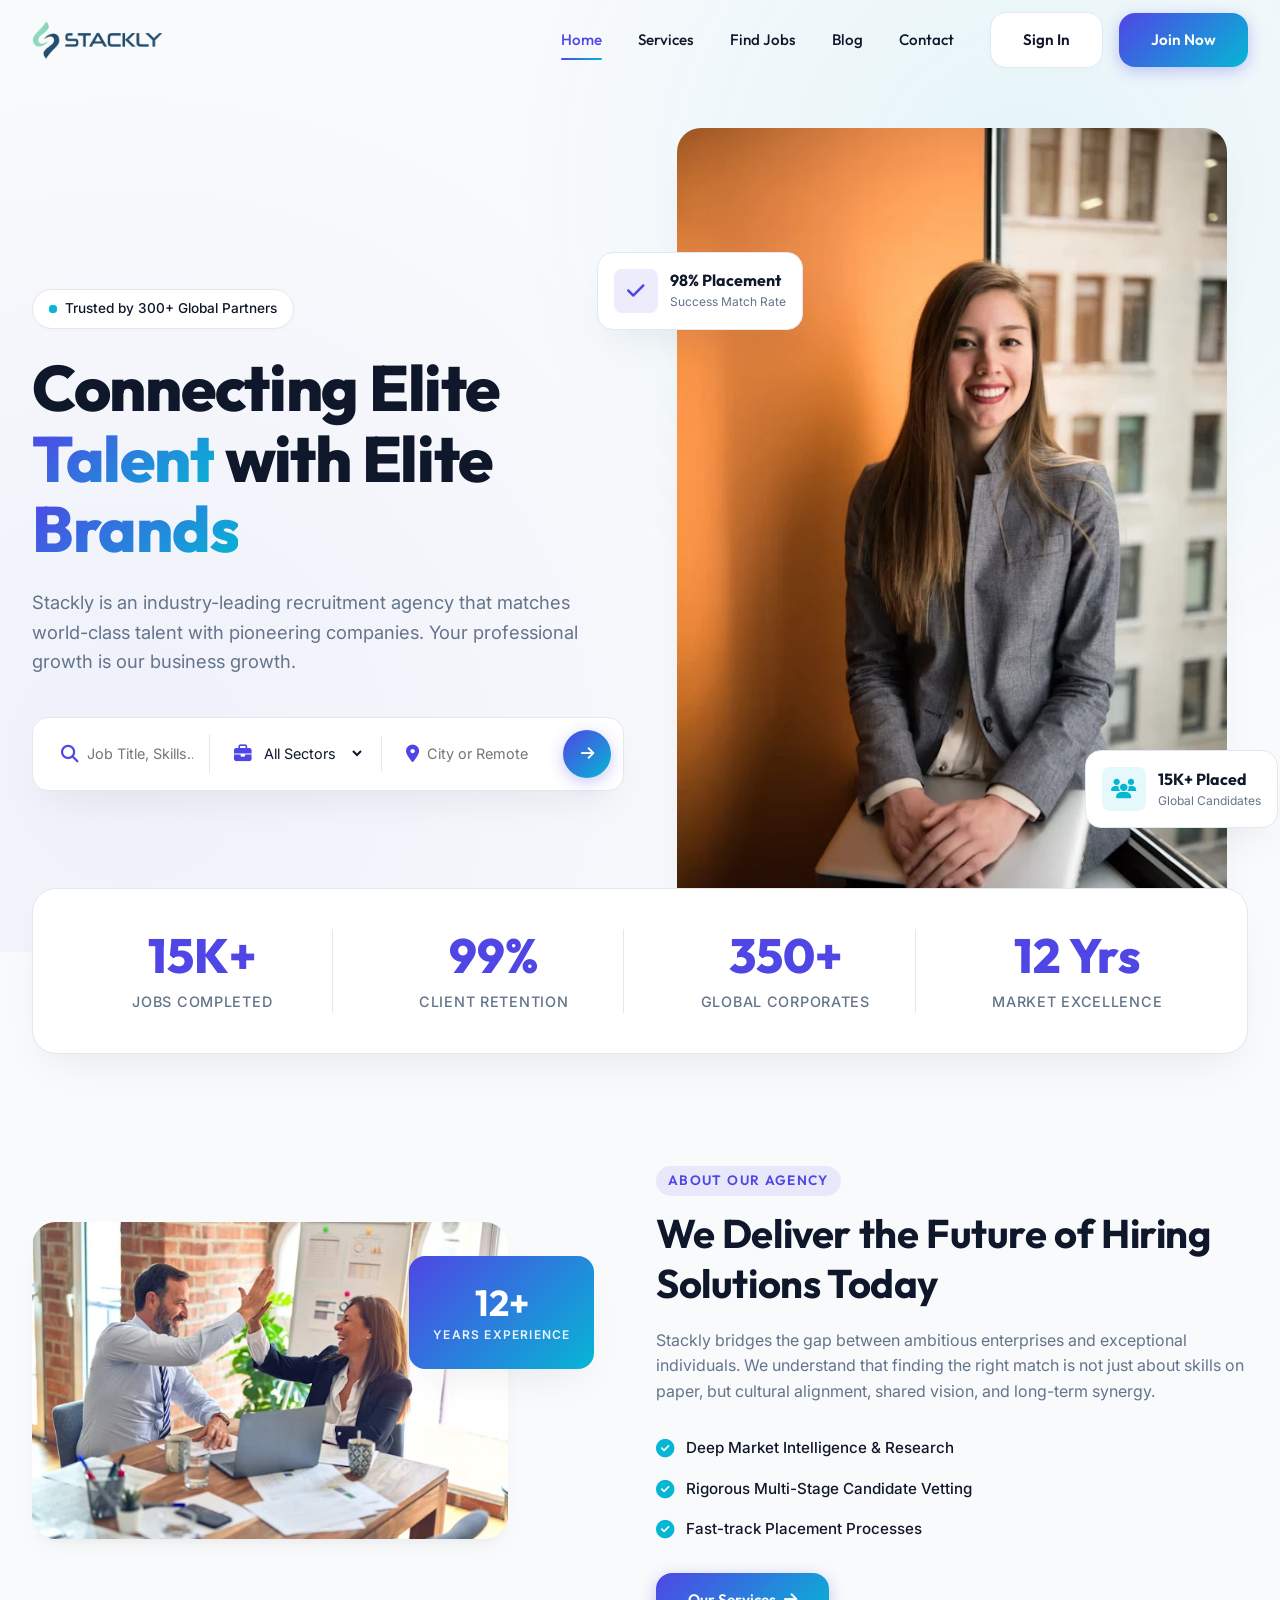
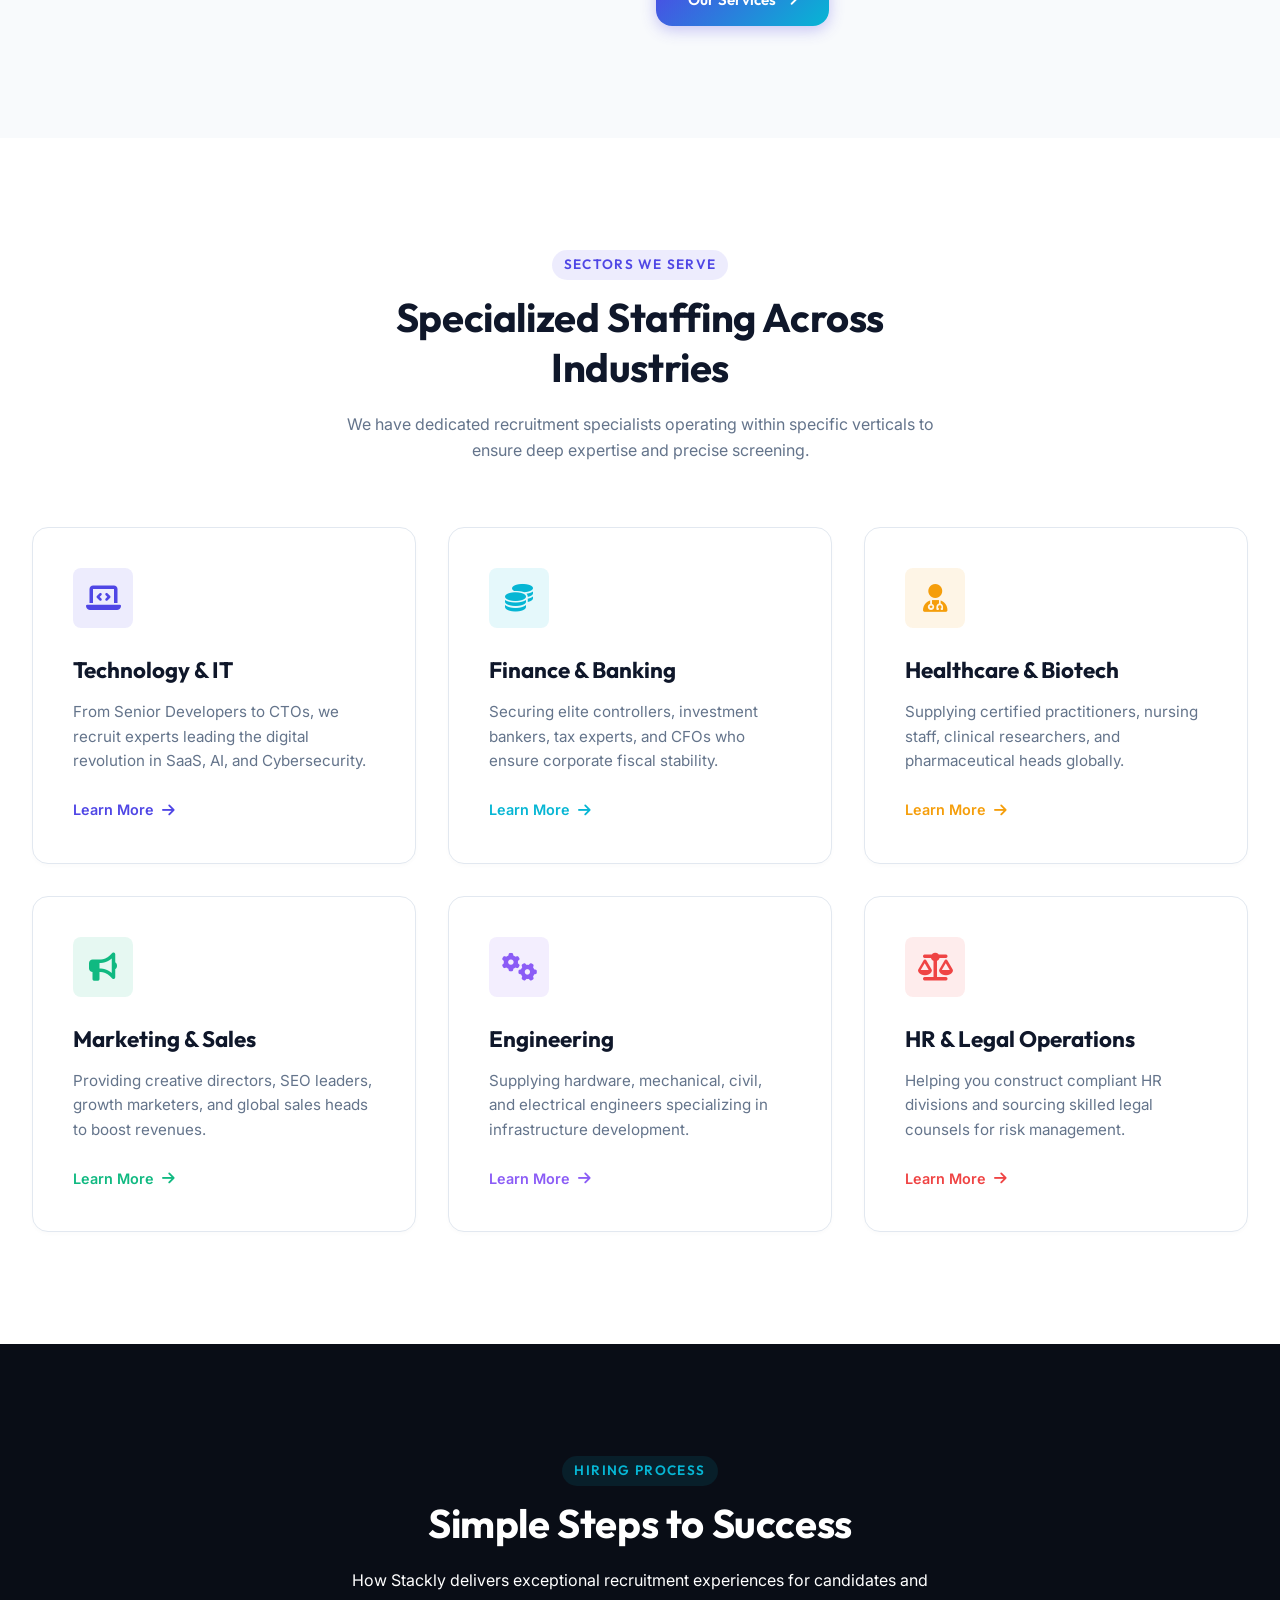
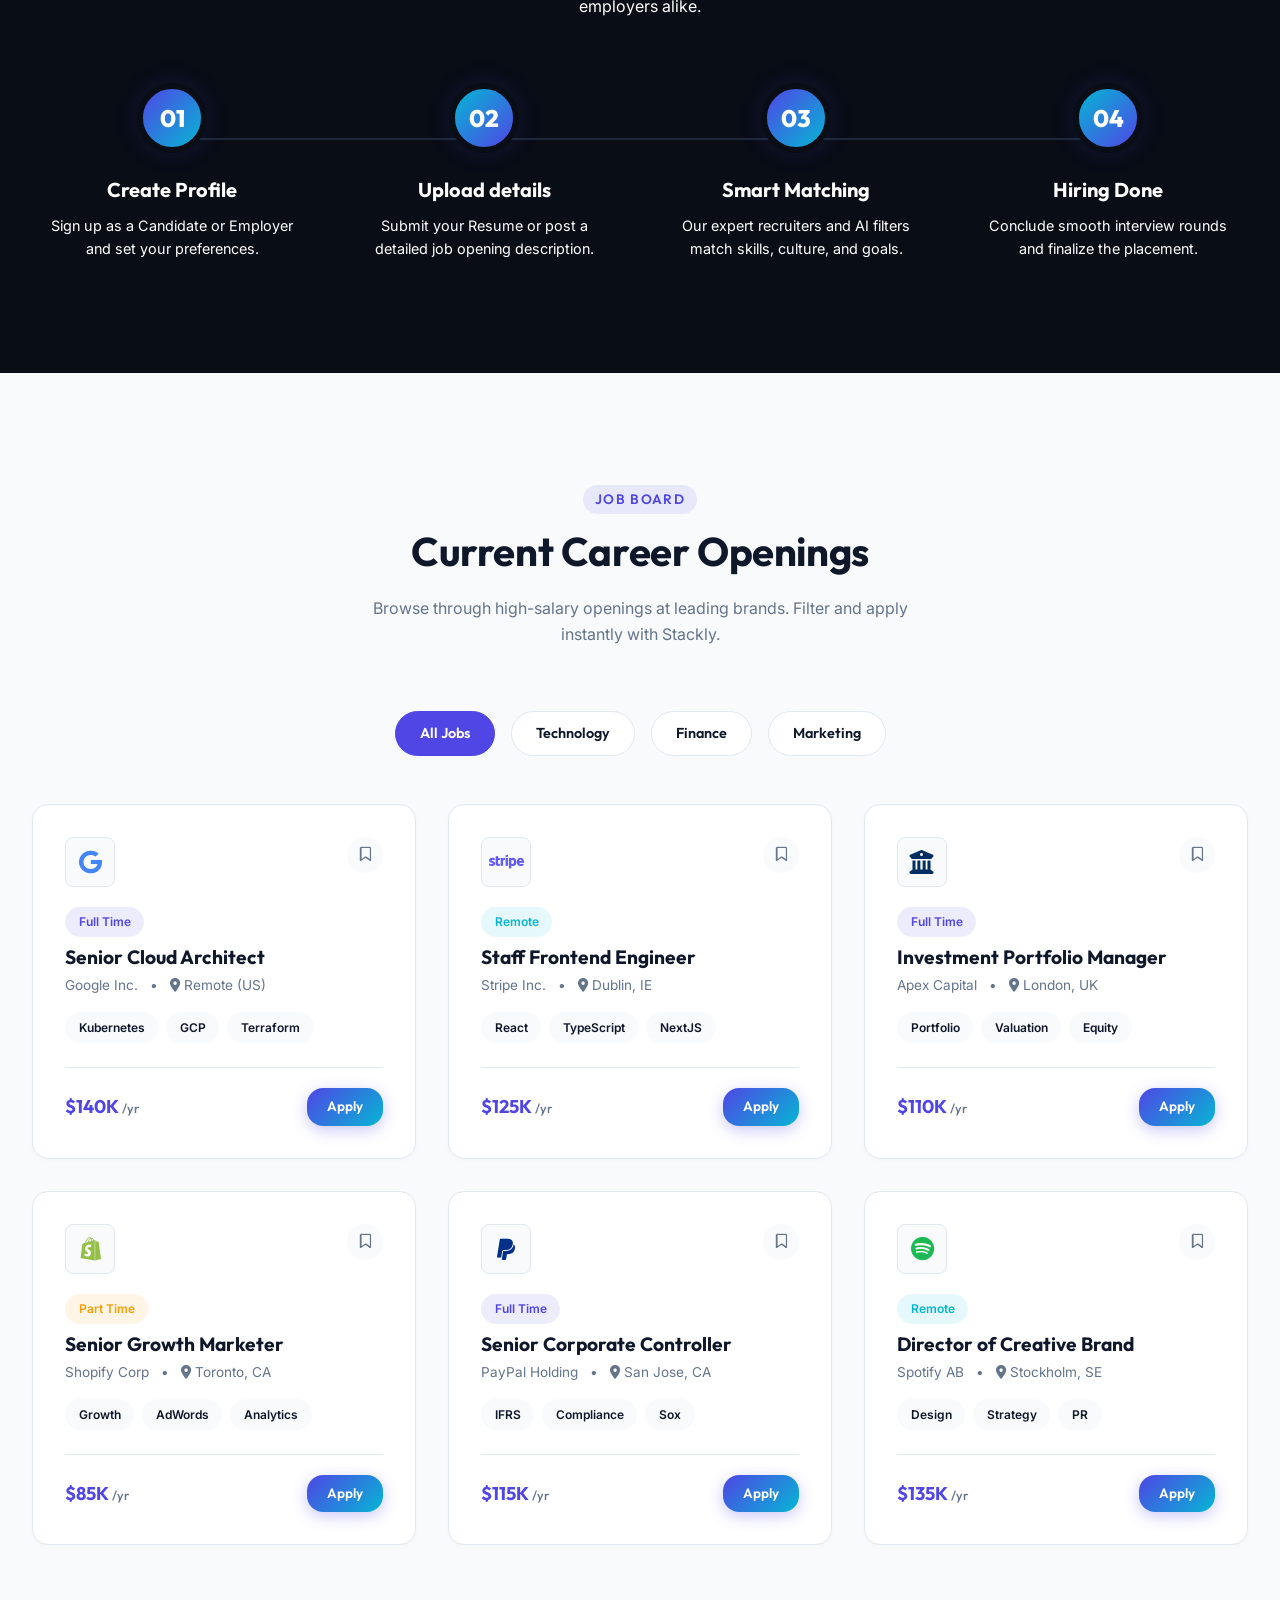
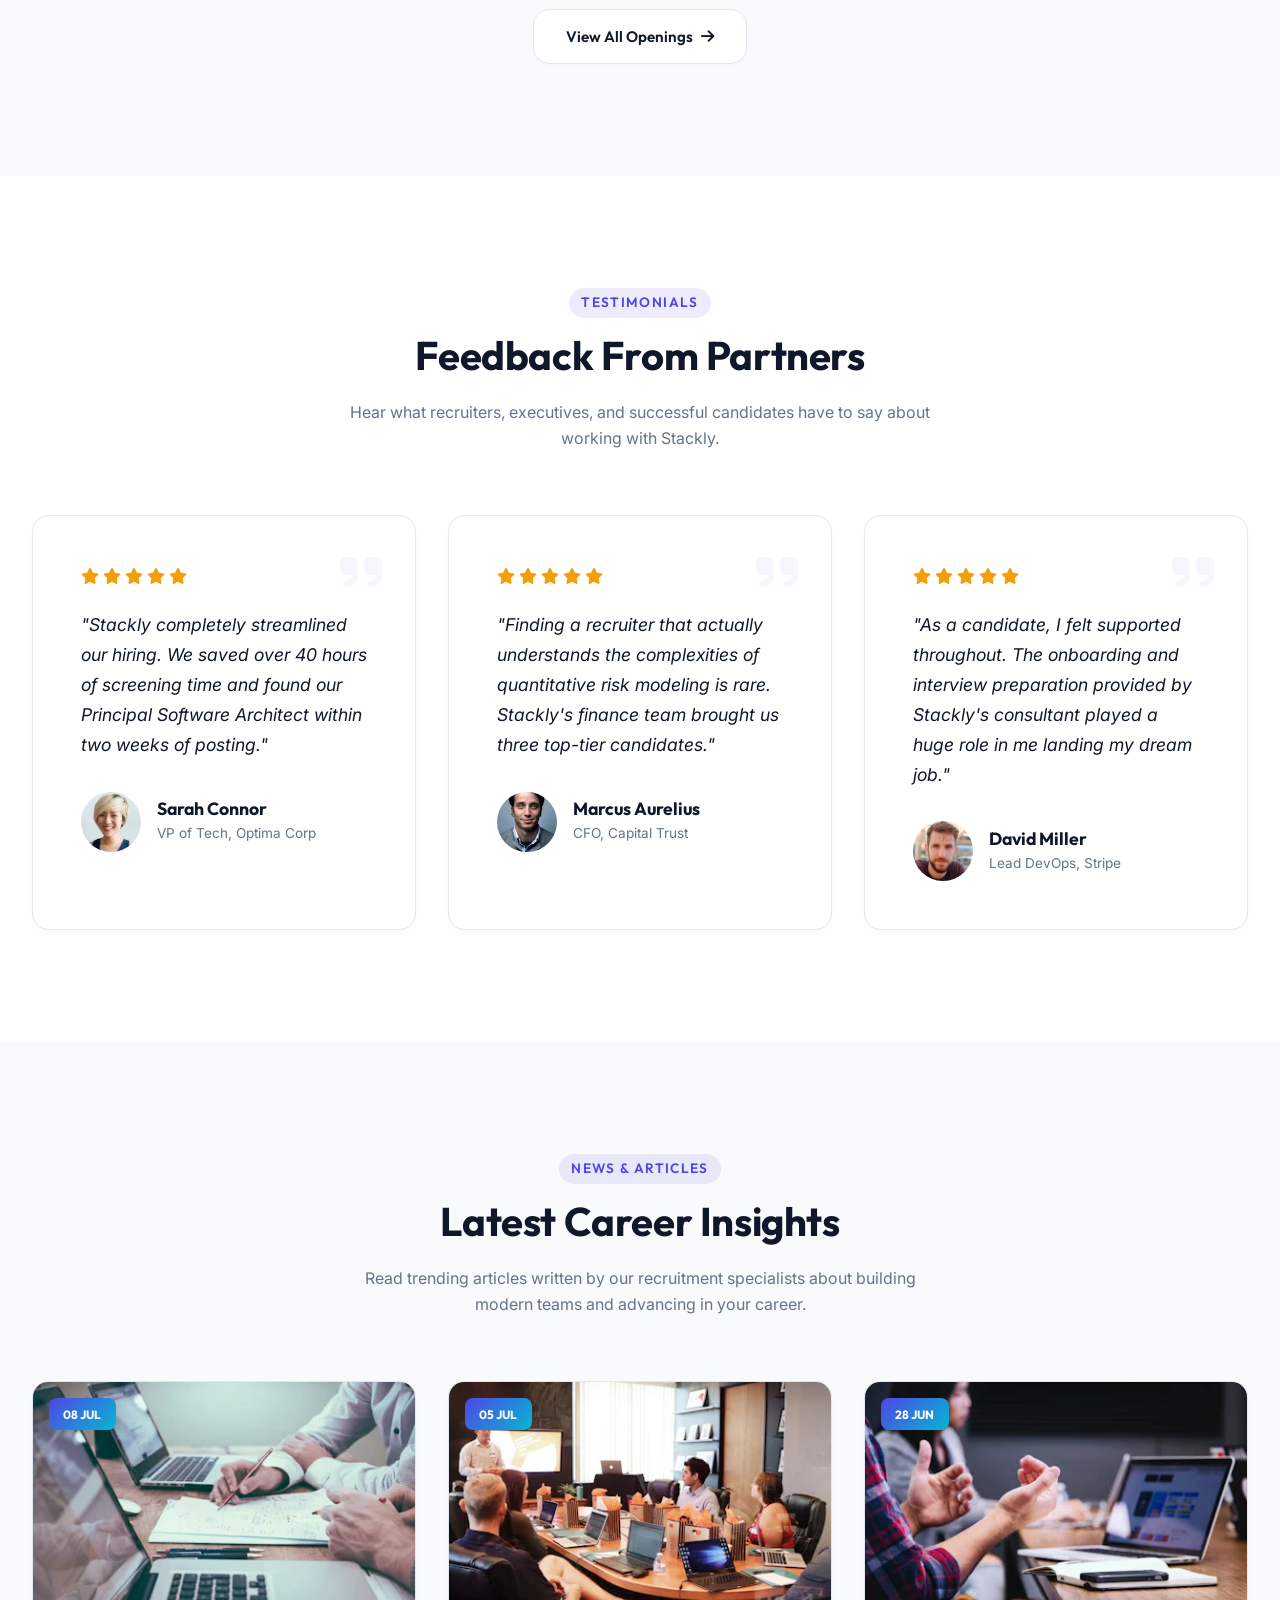
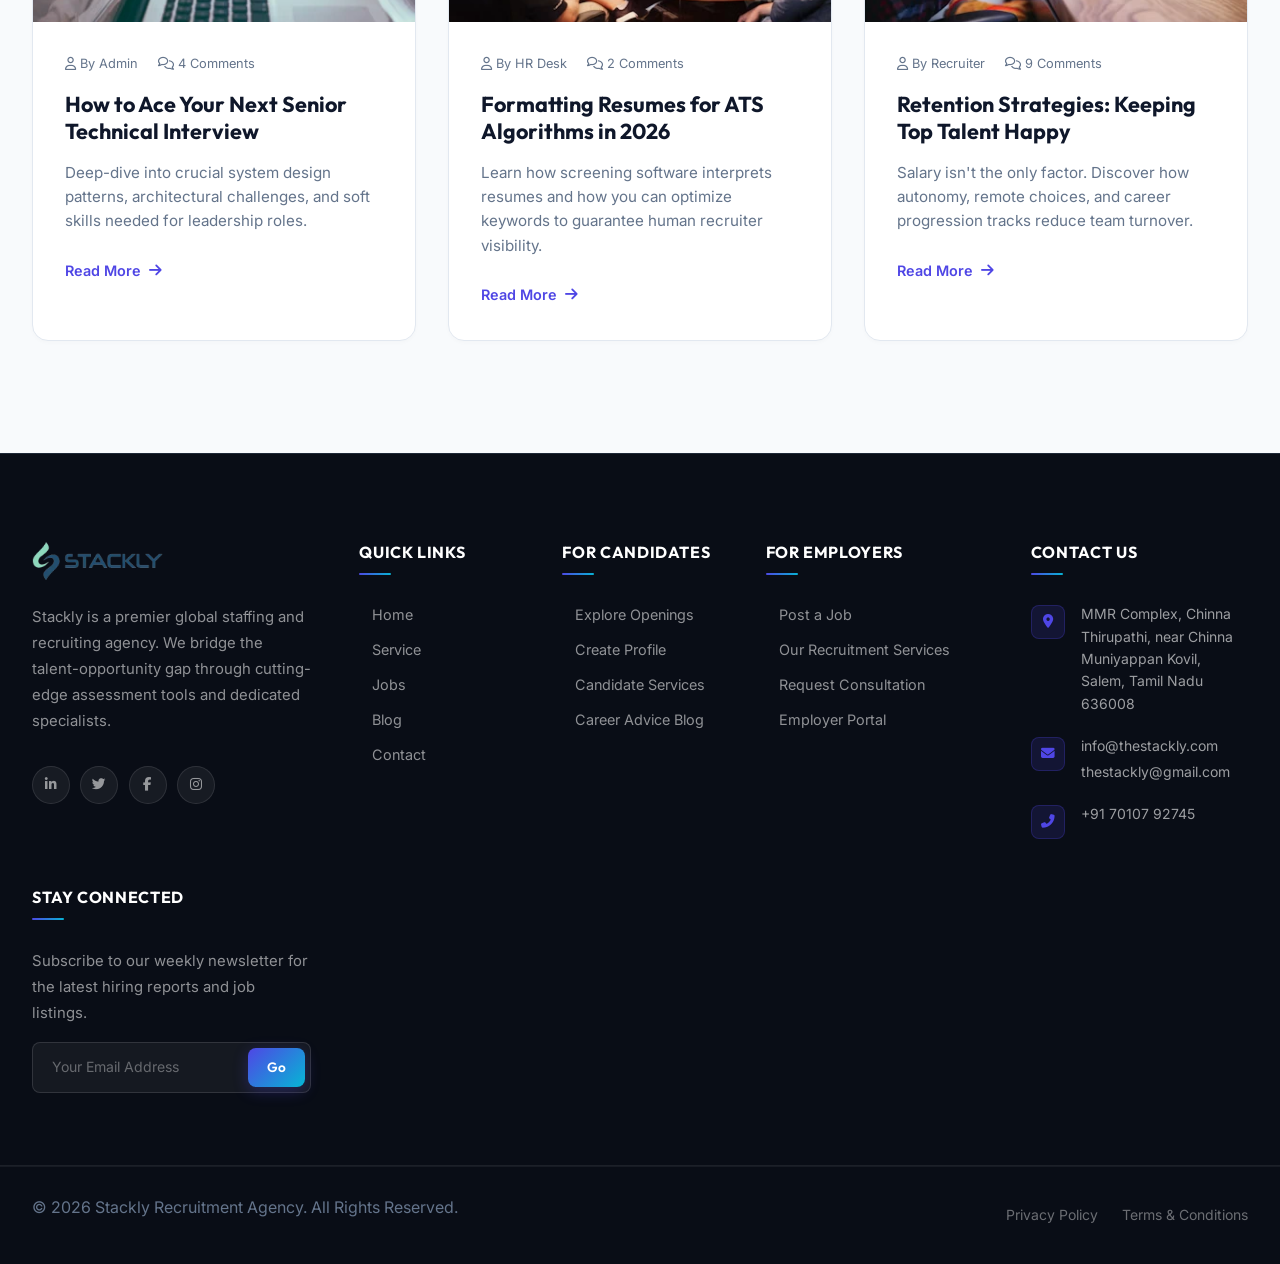
==== commit 6949d849: "Add files via upload" ====
--- a/index.html
+++ b/index.html
@@ -79,7 +79,7 @@
                 </div>
                 
                 <div class="hero-image-wrapper reveal reveal-right">
-                    <img src="https://images.unsplash.com/photo-1573496359142-b8d87734a5a2?q=80&w=600&auto=format&fit=crop" alt="Recruitment Expert Stackly" class="hero-image">
+                    <img src="images/home1.webp" alt="Recruitment Expert Stackly" class="hero-image">
                     
                     <!-- Floating Cards -->
                     <div class="floating-card floating-card-1">
@@ -139,8 +139,8 @@
         <div class="container">
             <div class="grid grid-2" style="align-items: center;">
                 <div class="about-image-grid reveal reveal-left">
-                    <img src="https://images.unsplash.com/photo-1600880292203-757bb62b4baf?q=80&w=600&auto=format&fit=crop" alt="Team meeting at Stackly" class="about-img-1">
-                    <img src="https://images.unsplash.com/photo-1573497019940-1c28c88b4f3e?q=80&w=350&auto=format&fit=crop" alt="Recruiting consultant" class="about-img-2">
+                    <img src="images/home2.webp" alt="Team meeting at Stackly" class="about-img-1">
+
                     <div class="about-badge">
                         <h4>12+</h4>
                         <p>Years Experience</p>
@@ -536,7 +536,7 @@
                     </div>
                     <p>"Stackly completely streamlined our hiring. We saved over 40 hours of screening time and found our Principal Software Architect within two weeks of posting."</p>
                     <div class="testimonial-author">
-                        <img src="https://images.unsplash.com/photo-1534528741775-53994a69daeb?q=80&w=100&auto=format&fit=crop" alt="Sarah Connor VP Engineering">
+                        <img src="images/sarah_chen_it.webp" alt="Sarah Connor VP Engineering">
                         <div class="testimonial-author-info">
                             <h4>Sarah Connor</h4>
                             <p>VP of Tech, Optima Corp</p>
@@ -555,7 +555,7 @@
                     </div>
                     <p>"Finding a recruiter that actually understands the complexities of quantitative risk modeling is rare. Stackly's finance team brought us three top-tier candidates."</p>
                     <div class="testimonial-author">
-                        <img src="https://images.unsplash.com/photo-1507003211169-0a1dd7228f2d?q=80&w=100&auto=format&fit=crop" alt="Marcus Aurelius CFO">
+                        <img src="images/Marcus Aureliu.webp"alt="Marcus Aurelius CFO">
                         <div class="testimonial-author-info">
                             <h4>Marcus Aurelius</h4>
                             <p>CFO, Capital Trust</p>
@@ -574,7 +574,7 @@
                     </div>
                     <p>"As a candidate, I felt supported throughout. The onboarding and interview preparation provided by Stackly's consultant played a huge role in me landing my dream job."</p>
                     <div class="testimonial-author">
-                        <img src="https://images.unsplash.com/photo-1500648767791-00dcc994a43e?q=80&w=100&auto=format&fit=crop" alt="David Miller Candidate">
+                        <img src="images/david_miller_it.webp" alt="David Miller Candidate">
                         <div class="testimonial-author-info">
                             <h4>David Miller</h4>
                             <p>Lead DevOps, Stripe</p>
@@ -600,7 +600,7 @@
                 <!-- Blog 1 -->
                 <div class="blog-card reveal reveal-up">
                     <div class="blog-img-box">
-                        <img src="https://images.unsplash.com/photo-1454165804606-c3d57bc86b40?q=80&w=400&auto=format&fit=crop" alt="Interview tips">
+                        <img src="images/home4.webp" alt="Interview tips">
                         <span class="blog-date-badge">08 JUL</span>
                     </div>
                     <div class="blog-content">
@@ -616,7 +616,7 @@
                 <!-- Blog 2 -->
                 <div class="blog-card reveal reveal-up" style="animation-delay: 0.1s;">
                     <div class="blog-img-box">
-                        <img src="https://images.unsplash.com/photo-1507679799987-c73779587ccf?q=80&w=400&auto=format&fit=crop" alt="Resume writing">
+                        <img src="images/image2.webp" alt="Resume writing">
                         <span class="blog-date-badge">05 JUL</span>
                     </div>
                     <div class="blog-content">
@@ -632,7 +632,7 @@
                 <!-- Blog 3 -->
                 <div class="blog-card reveal reveal-up" style="animation-delay: 0.2s;">
                     <div class="blog-img-box">
-                        <img src="https://images.unsplash.com/photo-1517245386807-bb43f82c33c4?q=80&w=400&auto=format&fit=crop" alt="Employer tips">
+                        <img src="images/home6.webp" alt="Employer tips">
                         <span class="blog-date-badge">28 JUN</span>
                     </div>
                     <div class="blog-content">
@@ -655,7 +655,7 @@
     <footer class="footer">
         <div class="footer-top">
             <div class="container">
-                <div class="grid grid-4">
+                <div class="footer-grid">
                     <!-- Column 1: Info -->
                     <div>
                         <a href="index.html" class="footer-logo">
@@ -663,13 +663,25 @@
                         </a>
                         <p class="footer-desc">Stackly is a premier global staffing and recruiting agency. We bridge the talent-opportunity gap through cutting-edge assessment tools and dedicated specialists.</p>
                         <div class="footer-socials">
-                            <a href="#" aria-label="Follow us on LinkedIn"><i class="fab fa-linkedin-in"></i></a>
-                            <a href="#" aria-label="Follow us on Twitter"><i class="fab fa-twitter"></i></a>
-                            <a href="#" aria-label="Follow us on Facebook"><i class="fab fa-facebook-f"></i></a>
-                            <a href="#" aria-label="Follow us on Instagram"><i class="fab fa-instagram"></i></a>
+                            <a href="404.html" aria-label="Follow us on LinkedIn"><i class="fab fa-linkedin-in"></i></a>
+                            <a href="404.html" aria-label="Follow us on Twitter"><i class="fab fa-twitter"></i></a>
+                            <a href="404.html" aria-label="Follow us on Facebook"><i class="fab fa-facebook-f"></i></a>
+                            <a href="404.html" aria-label="Follow us on Instagram"><i class="fab fa-instagram"></i></a>
                         </div>
                     </div>
                     <!-- Column 2: Quick Links -->
+                     <div>
+                        <h4 class="footer-title">Quick Links</h4>
+                        <div class="footer-links">
+                            <a href="index.html">Home</a>
+                            <a href="service.html">Service</a>
+                            <a href="Project.html">Jobs</a>
+                            <a href="Blog.html">Blog</a>
+                            <a href="Contact.html">Contact</a>
+                        </div>
+                    </div>
+
+
                     <div>
                         <h4 class="footer-title">For Candidates</h4>
                         <div class="footer-links">
@@ -689,7 +701,38 @@
                             <a href="signin.html">Employer Portal</a>
                         </div>
                     </div>
-                    <!-- Column 4: Newsletter -->
+                    <!-- Column 4: Contact Us -->
+                    <div>
+                        <h4 class="footer-title">Contact Us</h4>
+                        <div class="footer-contact-list">
+                            <div class="footer-contact-item">
+                                <div class="footer-contact-icon">
+                                    <i class="fas fa-map-marker-alt"></i>
+                                </div>
+                                <div class="footer-contact-text">
+                                    <p>MMR Complex, Chinna Thirupathi, near Chinna Muniyappan Kovil, Salem, Tamil Nadu 636008</p>
+                                </div>
+                            </div>
+                            <div class="footer-contact-item">
+                                <div class="footer-contact-icon">
+                                    <i class="fas fa-envelope"></i>
+                                </div>
+                                <div class="footer-contact-text">
+                                    <a href="mailto:info@thestackly.com">info@thestackly.com</a>
+                                    <a href="mailto:thestackly@gmail.com">thestackly@gmail.com</a>
+                                </div>
+                            </div>
+                            <div class="footer-contact-item">
+                                <div class="footer-contact-icon">
+                                    <i class="fas fa-phone-alt"></i>
+                                </div>
+                                <div class="footer-contact-text">
+                                    <a href="tel:+917010792745">+91 70107 92745</a>
+                                </div>
+                            </div>
+                        </div>
+                    </div>
+                    <!-- Column 5: Newsletter -->
                     <div>
                         <h4 class="footer-title">Stay Connected</h4>
                         <p class="footer-desc" style="margin-bottom: 1rem;">Subscribe to our weekly newsletter for the latest hiring reports and job listings.</p>
@@ -708,9 +751,8 @@
             <div class="container flex-between">
                 <p>&copy; 2026 Stackly Recruitment Agency. All Rights Reserved.</p>
                 <div class="footer-bottom-links">
-                    <a href="#">Privacy Policy</a>
-                    <a href="#">Terms & Conditions</a>
-                    <a href="404.html">Sitemap</a>
+                    <a href="404.html">Privacy Policy</a>
+                    <a href="404.html">Terms & Conditions</a>
                 </div>
             </div>
         </div>
--- a/css/style.css
+++ b/css/style.css
@@ -183,6 +183,39 @@
 .grid-2 { grid-template-columns: repeat(2, 1fr); }
 .grid-3 { grid-template-columns: repeat(3, 1fr); }
 .grid-4 { grid-template-columns: repeat(4, 1fr); }
+.grid-5 { grid-template-columns: repeat(5, 1fr); }
+
+/* Global Responsive Grid Behaviors */
+@media (max-width: 991px) {
+    .grid-3 { grid-template-columns: repeat(2, 1fr); }
+    .grid-4 { grid-template-columns: repeat(2, 1fr); }
+    .grid-5 { grid-template-columns: repeat(3, 1fr); }
+    
+    /* Force inline-styled grids (sidebars, dashboard panels) to stack on tablet/mobile */
+    .grid[style*="grid-template-columns"] {
+        grid-template-columns: 1fr !important;
+    }
+}
+
+@media (max-width: 768px) {
+    .grid-2 { grid-template-columns: 1fr; }
+    .grid-3 { grid-template-columns: 1fr; }
+    .grid-4 { grid-template-columns: 1fr; }
+    .grid-5 { grid-template-columns: repeat(2, 1fr); }
+}
+
+@media (max-width: 480px) {
+    .grid-5 { grid-template-columns: 1fr; }
+    .container { padding: 0 1.25rem; }
+}
+
+/* Footer-specific proportioned 5-column grid */
+.footer-grid {
+    display: grid;
+    grid-template-columns: 1.8fr 1fr 1fr 1.4fr 1.4fr;
+    gap: 3rem;
+    align-items: flex-start;
+}
 
 .flex {
     display: flex;
@@ -1550,14 +1583,14 @@
 }
 
 .auth-banner-content h1 {
-    color: #ffffff;
+    color: rgb(142, 229, 235);
     font-size: 3.5rem;
     line-height: 1.15;
     margin-bottom: 1.5rem;
 }
 
 .auth-banner-content p {
-    color: rgba(255, 255, 255, 0.8);
+    color: rgb(195, 148, 238);
     font-size: 1.2rem;
     max-width: 500px;
 }
@@ -2015,14 +2048,15 @@
     background-color: var(--dark-bg);
     color: #ffffff;
     border-top: 1px solid var(--dark-border);
-    padding-top: 5rem;
+    padding-top: 5.5rem;
 }
 
 .footer-top {
-    padding-bottom: 4rem;
-    border-bottom: 1px solid var(--dark-border);
-}
-
+    padding-bottom: 4.5rem;
+    border-bottom: 1px solid rgba(255, 255, 255, 0.08);
+}
+
+/* Brand column */
 .footer-logo {
     display: flex;
     align-items: center;
@@ -2035,27 +2069,29 @@
 }
 
 .footer-desc {
-    color: var(--text-muted-dark);
-    font-size: 0.95rem;
+    color: rgba(255, 255, 255, 0.55);
+    font-size: 0.93rem;
+    line-height: 1.75;
     margin-bottom: 2rem;
-    max-width: 320px;
+    max-width: 280px;
 }
 
 .footer-socials {
     display: flex;
-    gap: 0.75rem;
+    gap: 0.65rem;
 }
 
 .footer-socials a {
-    width: 40px;
-    height: 40px;
+    width: 38px;
+    height: 38px;
     border-radius: var(--radius-full);
-    background-color: var(--dark-card);
-    border: 1px solid var(--dark-border);
+    background-color: rgba(255, 255, 255, 0.06);
+    border: 1px solid rgba(255, 255, 255, 0.1);
     display: flex;
     align-items: center;
     justify-content: center;
-    color: var(--text-muted-dark);
+    color: rgba(255, 255, 255, 0.55);
+    font-size: 0.85rem;
     transition: all var(--transition-fast);
 }
 
@@ -2064,81 +2100,181 @@
     color: #ffffff;
     border-color: var(--primary);
     transform: translateY(-3px);
-}
-
+    box-shadow: 0 6px 16px rgba(79, 70, 229, 0.3);
+}
+
+/* Column titles */
 .footer-title {
     color: #ffffff;
-    font-size: 1.15rem;
-    margin-bottom: 1.5rem;
+    font-family: var(--font-heading);
+    font-size: 1rem;
+    font-weight: 700;
+    letter-spacing: 0.04em;
+    text-transform: uppercase;
+    margin-bottom: 1.75rem;
+    padding-bottom: 0.85rem;
     position: relative;
 }
 
+.footer-title::after {
+    content: '';
+    position: absolute;
+    bottom: 0;
+    left: 0;
+    width: 32px;
+    height: 2px;
+    background: var(--gradient-primary);
+    border-radius: var(--radius-full);
+}
+
+/* Quick links & nav columns */
 .footer-links {
-    display: flex;
-    flex-direction: column;
-    gap: 0.85rem;
-}
-
-.footer-links a {
-    color: var(--text-muted-dark);
-    font-size: 0.95rem;
-    transition: color var(--transition-fast);
-}
-
-.footer-links a:hover {
-    color: var(--secondary);
-    padding-left: 5px;
-}
-
-.newsletter-form {
     display: flex;
     flex-direction: column;
     gap: 0.75rem;
 }
 
+.footer-links a {
+    color: rgba(255, 255, 255, 0.55);
+    font-size: 0.9rem;
+    display: flex;
+    align-items: center;
+    gap: 0.5rem;
+    transition: all var(--transition-fast);
+}
+
+.footer-links a::before {
+    content: '';
+    display: inline-block;
+    width: 5px;
+    height: 5px;
+    border-radius: 50%;
+    background-color: var(--primary);
+    opacity: 0;
+    flex-shrink: 0;
+    transition: opacity var(--transition-fast), transform var(--transition-fast);
+    transform: scale(0);
+}
+
+.footer-links a:hover {
+    color: #ffffff;
+    padding-left: 4px;
+}
+
+.footer-links a:hover::before {
+    opacity: 1;
+    transform: scale(1);
+}
+
+/* Newsletter column */
+.newsletter-form {
+    display: flex;
+    flex-direction: column;
+    gap: 0.75rem;
+}
+
 .newsletter-input-group {
     display: flex;
-    border: 1px solid var(--dark-border);
+    border: 1px solid rgba(255, 255, 255, 0.12);
     border-radius: var(--radius-sm);
-    background-color: var(--dark-card);
-    padding: 0.35rem;
+    background-color: rgba(255, 255, 255, 0.05);
+    padding: 0.3rem;
+    transition: border-color var(--transition-fast);
+}
+
+.newsletter-input-group:focus-within {
+    border-color: var(--primary);
 }
 
 .newsletter-input-group input {
     width: 100%;
-    padding: 0.5rem 1rem;
+    padding: 0.5rem 0.9rem;
     color: #ffffff;
-    font-size: 0.9rem;
+    font-size: 0.88rem;
+    background: transparent;
 }
 
 .newsletter-input-group input::placeholder {
-    color: var(--text-muted-dark);
+    color: rgba(255, 255, 255, 0.35);
 }
 
 .newsletter-input-group .btn {
-    padding: 0.5rem 1.25rem;
-}
-
+    padding: 0.5rem 1.2rem;
+    font-size: 0.85rem;
+    white-space: nowrap;
+    flex-shrink: 0;
+}
+
+/* Footer bottom bar */
 .footer-bottom {
-    padding: 2rem 0;
-    font-size: 0.9rem;
-    color: var(--text-muted-dark);
+    padding: 1.75rem 0;
+    font-size: 0.875rem;
+    color: rgba(255, 255, 255, 0.4);
+    border-top: 1px solid rgba(255, 255, 255, 0.06);
 }
 
 .footer-bottom-links {
     display: flex;
     gap: 1.5rem;
+}
+
+.footer-bottom-links a {
+    color: rgba(255, 255, 255, 0.4);
+    transition: color var(--transition-fast);
 }
 
 .footer-bottom-links a:hover {
     color: var(--secondary);
 }
 
+/* Responsive footer grid */
+@media (max-width: 1200px) {
+    .footer-grid {
+        grid-template-columns: 1.5fr 1fr 1fr;
+        gap: 2.5rem;
+    }
+
+    .footer-grid > div:nth-child(1) {
+        grid-column: 1 / -1;
+    }
+
+    .footer-desc {
+        max-width: 480px;
+    }
+}
+
 @media (max-width: 768px) {
+    .footer-grid {
+        grid-template-columns: 1fr 1fr;
+        gap: 2rem;
+    }
+
+    .footer-grid > div:nth-child(1) {
+        grid-column: 1 / -1;
+    }
+
+    .footer-desc {
+        max-width: 100%;
+    }
+
+    .footer {
+        padding-top: 4rem;
+    }
+
+    .footer-top {
+        padding-bottom: 3rem;
+    }
+
     .footer-bottom .container {
         flex-direction: column;
         gap: 1rem;
         text-align: center;
+    }
+}
+
+@media (max-width: 480px) {
+    .footer-grid {
+        grid-template-columns: 1fr;
     }
 }
 
@@ -2582,3 +2718,55 @@
     font-size: 0.75rem;
     color: var(--text-muted);
 }
+
+/* ==========================================================================
+   FOOTER CONTACT LIST
+   ========================================================================== */
+.footer-contact-list {
+    display: flex;
+    flex-direction: column;
+    gap: 1.25rem;
+}
+
+.footer-contact-item {
+    display: flex;
+    align-items: flex-start;
+    gap: 1rem;
+}
+
+.footer-contact-icon {
+    width: 34px;
+    height: 34px;
+    border-radius: var(--radius-sm);
+    background-color: rgba(79, 70, 229, 0.15);
+    border: 1px solid rgba(79, 70, 229, 0.25);
+    display: flex;
+    align-items: center;
+    justify-content: center;
+    flex-shrink: 0;
+    margin-top: 0.1rem;
+}
+
+.footer-contact-icon i {
+    color: var(--primary);
+    font-size: 0.85rem;
+}
+
+.footer-contact-text {
+    display: flex;
+    flex-direction: column;
+    gap: 0.2rem;
+}
+
+.footer-contact-text p,
+.footer-contact-text a {
+    font-size: 0.875rem;
+    color: rgba(255, 255, 255, 0.6);
+    line-height: 1.6;
+    margin-bottom: 0;
+    transition: color var(--transition-fast);
+}
+
+.footer-contact-text a:hover {
+    color: var(--secondary);
+}
